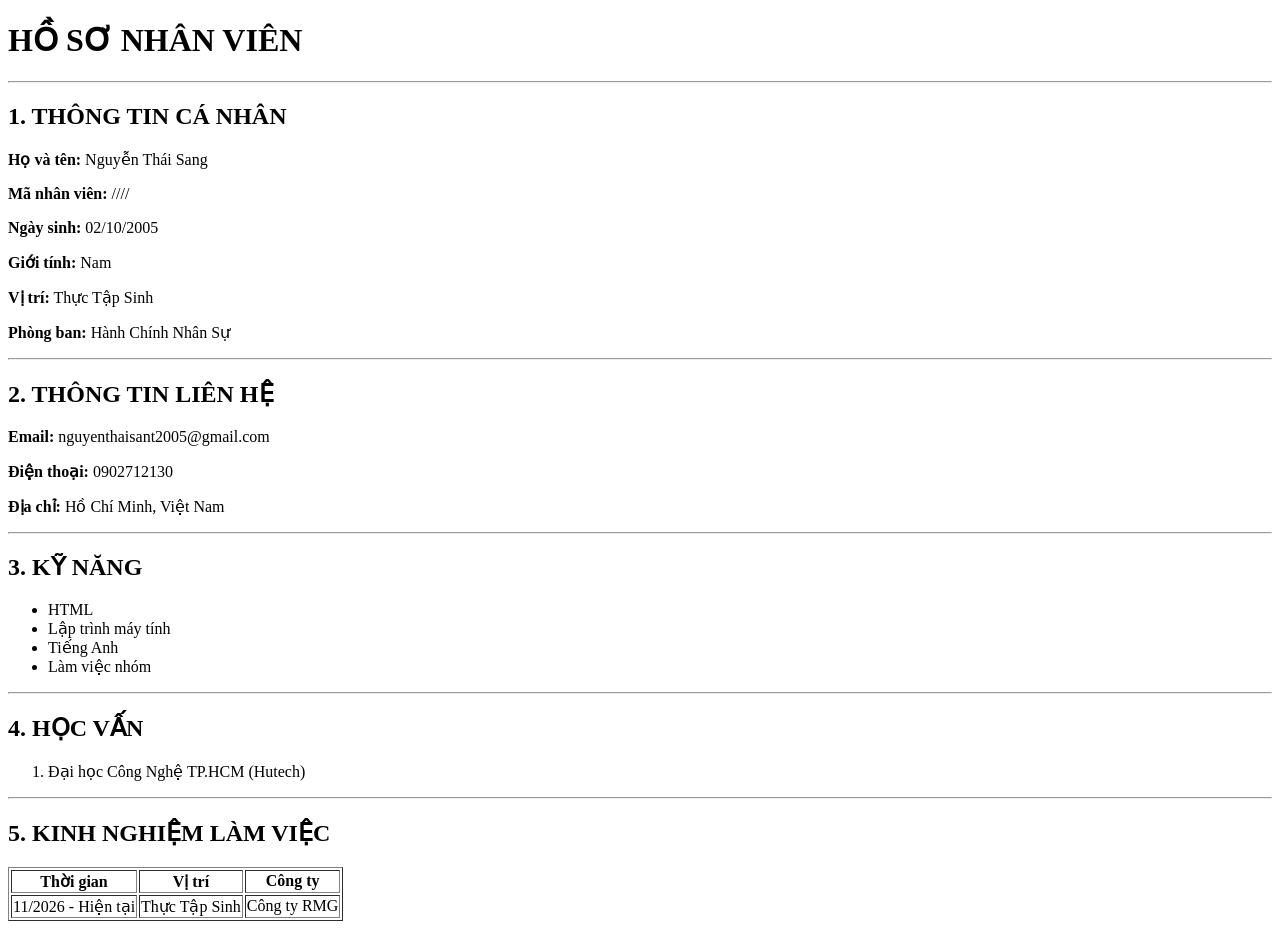
==== index.html @ 3c8b09b6 "18 11 2026 4:23PM" ====
<!DOCTYPE html>
<html>
<head>
    <meta charset="UTF-8">
    <title>Hồ Sơ Nhân Viên</title>
</head>
<body>

    <h1>HỒ SƠ NHÂN VIÊN</h1>
    <hr>

    <h2>1. THÔNG TIN CÁ NHÂN</h2>
    <p><b>Họ và tên:</b> Nguyễn Thái Sang</p>
    <p><b>Mã nhân viên:</b> ////</p>
    <p><b>Ngày sinh:</b> 02/10/2005</p>
    <p><b>Giới tính:</b> Nam</p>
    <p><b>Vị trí:</b> Thực Tập Sinh</p>
    <p><b>Phòng ban:</b> Hành Chính Nhân Sự</p>

    <hr>

    <h2>2. THÔNG TIN LIÊN HỆ</h2>
    <p><b>Email:</b> nguyenthaisant2005@gmail.com</p>
    <p><b>Điện thoại:</b> 0902712130</p>
    <p><b>Địa chỉ:</b> Hồ Chí Minh, Việt Nam</p>

    <hr>

    <h2>3. KỸ NĂNG</h2>
    <ul>
        <li>HTML</li>
        <li>Lập trình máy tính</li>
        <li>Tiếng Anh</li>
        <li>Làm việc nhóm</li>
    </ul>

    <hr>

    <h2>4. HỌC VẤN</h2>
    <ol>
        <li>Đại học Công Nghệ TP.HCM (Hutech)</li>
    </ol>

    <hr>

    <h2>5. KINH NGHIỆM LÀM VIỆC</h2>
    <table border="1">
        <tr>
            <th>Thời gian</th>
            <th>Vị trí</th>
            <th>Công ty</th>
        </tr>
        <tr>
            <td>11/2026 - Hiện tại</td>
            <td>Thực Tập Sinh</td>
            <td>Công ty RMG</td>
        </tr>
    </table>

</body>
</html>
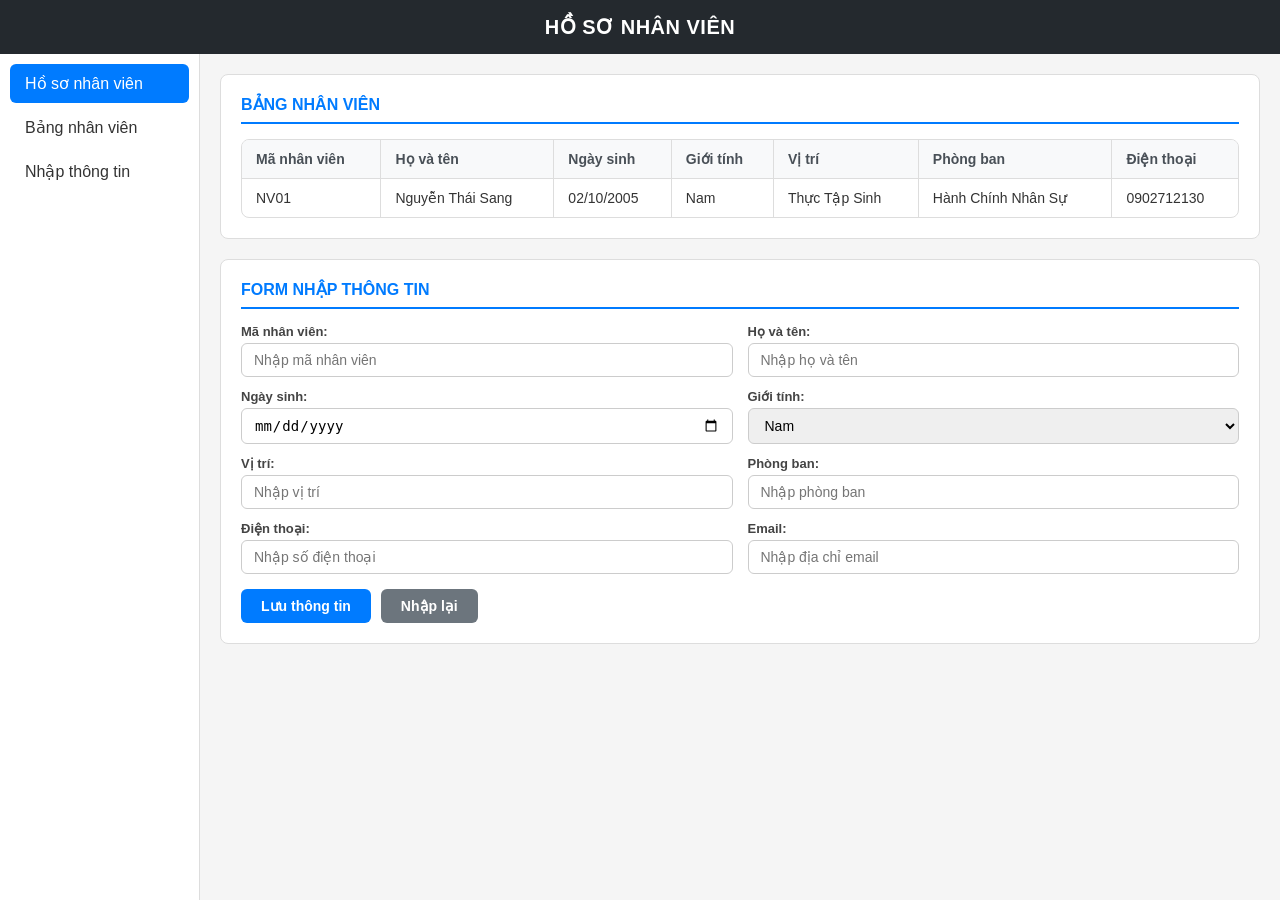
==== commit 77f57a30: "them css, Header, Sidebar, Main Content" ====
--- a/index.html
+++ b/index.html
@@ -1,61 +1,117 @@
 <!DOCTYPE html>
-<html>
+<html lang="vi">
 <head>
     <meta charset="UTF-8">
+    <meta name="viewport" content="width=device-width, initial-scale=1.0">
     <title>Hồ Sơ Nhân Viên</title>
+    <link rel="stylesheet" href="css/style.css">
 </head>
 <body>
 
-    <h1>HỒ SƠ NHÂN VIÊN</h1>
-    <hr>
+    <header>
+        <h1>HỒ SƠ NHÂN VIÊN</h1>
+    </header>
 
-    <h2>1. THÔNG TIN CÁ NHÂN</h2>
-    <p><b>Họ và tên:</b> Nguyễn Thái Sang</p>
-    <p><b>Mã nhân viên:</b> ////</p>
-    <p><b>Ngày sinh:</b> 02/10/2005</p>
-    <p><b>Giới tính:</b> Nam</p>
-    <p><b>Vị trí:</b> Thực Tập Sinh</p>
-    <p><b>Phòng ban:</b> Hành Chính Nhân Sự</p>
+    <div class="container">
+        <aside class="sidebar">
+            <ul>
+                <li><a href="#" class="active">Hồ sơ nhân viên</a></li>
+                <li><a href="#">Bảng nhân viên</a></li>
+                <li><a href="#">Nhập thông tin</a></li>
+            </ul>
+        </aside>
 
-    <hr>
+        <main class="main-content">
 
-    <h2>2. THÔNG TIN LIÊN HỆ</h2>
-    <p><b>Email:</b> nguyenthaisant2005@gmail.com</p>
-    <p><b>Điện thoại:</b> 0902712130</p>
-    <p><b>Địa chỉ:</b> Hồ Chí Minh, Việt Nam</p>
+            <section class="section">
+                <h2>BẢNG NHÂN VIÊN</h2>
+                <div class="table-responsive">
+                    <table>
+                        <thead>
+                            <tr>
+                                <th>Mã nhân viên</th>
+                                <th>Họ và tên</th>
+                                <th>Ngày sinh</th>
+                                <th>Giới tính</th>
+                                <th>Vị trí</th>
+                                <th>Phòng ban</th>
+                                <th>Điện thoại</th>
+                            </tr>
+                        </thead>
+                        <tbody>
+                            <tr>
+                                <td>NV01
+                                <td>Nguyễn Thái Sang
+                                <td>02/10/2005
+                                <td>Nam
+                                <td>Thực Tập Sinh
+                                <td>Hành Chính Nhân Sự
+                                <td>0902712130
+                            </tr>
+                        </tbody>
+                    </table>
+                </div>
+            </section>
 
-    <hr>
+            <section class="section">
+                <h2>FORM NHẬP THÔNG TIN</h2>
+                <form action="#" method="post">
+                    <div class="form-row">
+                        <div class="form-group">
+                            <label>Mã nhân viên:</label>
+                            <input type="text" placeholder="Nhập mã nhân viên">
+                        </div>
+                        <div class="form-group">
+                            <label>Họ và tên:</label>
+                            <input type="text" placeholder="Nhập họ và tên">
+                        </div>
+                    </div>
 
-    <h2>3. KỸ NĂNG</h2>
-    <ul>
-        <li>HTML</li>
-        <li>Lập trình máy tính</li>
-        <li>Tiếng Anh</li>
-        <li>Làm việc nhóm</li>
-    </ul>
+                    <div class="form-row">
+                        <div class="form-group">
+                            <label>Ngày sinh:</label>
+                            <input type="date">
+                        </div>
+                        <div class="form-group">
+                            <label>Giới tính:</label>
+                            <select>
+                                <option>Nam</option>
+                                <option>Nữ</option>
+                            </select>
+                        </div>
+                    </div>
 
-    <hr>
+                    <div class="form-row">
+                        <div class="form-group">
+                            <label>Vị trí:</label>
+                            <input type="text" placeholder="Nhập vị trí">
+                        </div>
+                        <div class="form-group">
+                            <label>Phòng ban:</label>
+                            <input type="text" placeholder="Nhập phòng ban">
+                        </div>
+                    </div>
 
-    <h2>4. HỌC VẤN</h2>
-    <ol>
-        <li>Đại học Công Nghệ TP.HCM (Hutech)</li>
-    </ol>
+                    <div class="form-row">
+                        <div class="form-group">
+                            <label>Điện thoại:</label>
+                            <input type="tel" placeholder="Nhập số điện thoại">
+                        </div>
+                        <div class="form-group">
+                            <label>Email:</label>
+                            <input type="email" placeholder="Nhập địa chỉ email">
+                        </div>
+                    </div>
 
-    <hr>
+                    <div class="form-actions">
+                        <button type="submit" class="btn btn-primary">Lưu thông tin</button>
+                        <button type="reset" class="btn btn-secondary">Nhập lại</button>
+                    </div>
+                </form>
+            </section>
 
-    <h2>5. KINH NGHIỆM LÀM VIỆC</h2>
-    <table border="1">
-        <tr>
-            <th>Thời gian</th>
-            <th>Vị trí</th>
-            <th>Công ty</th>
-        </tr>
-        <tr>
-            <td>11/2026 - Hiện tại</td>
-            <td>Thực Tập Sinh</td>
-            <td>Công ty RMG</td>
-        </tr>
-    </table>
+        </main>
+    </div>
 
 </body>
-</html>+</html>
--- a/css/style.css
+++ b/css/style.css
@@ -0,0 +1,224 @@
+* {
+    margin: 0;
+    padding: 0;
+    box-sizing: border-box;
+}
+
+body {
+    font-family: Arial, sans-serif;
+    color: #333;
+    background-color: #f5f5f5;
+}
+
+header {
+    background-color: #24292e;
+    color: #fff;
+    padding: 15px 20px;
+    text-align: center;
+}
+
+header h1 {
+    font-size: 20px;
+    letter-spacing: 0.5px;
+}
+
+.container {
+    display: flex;
+    min-height: calc(100vh - 54px);
+}
+
+.sidebar {
+    width: 200px;
+    background-color: #fff;
+    border-right: 1px solid #ddd;
+    padding: 10px;
+}
+
+.sidebar ul {
+    list-style: none;
+}
+
+.sidebar li {
+    margin-bottom: 5px;
+}
+
+.sidebar li a {
+    display: block;
+    padding: 10px 15px;
+    color: #333;
+    text-decoration: none;
+    border-radius: 6px;
+}
+
+.sidebar li a:hover,
+.sidebar li a.active {
+    background-color: #007bff;
+    color: #fff;
+}
+
+.main-content {
+    flex: 1;
+    padding: 20px;
+}
+
+.section {
+    background-color: #fff;
+    border: 1px solid #ddd;
+    border-radius: 8px;
+    padding: 20px;
+    margin-bottom: 20px;
+}
+
+.section h2 {
+    font-size: 16px;
+    color: #007bff;
+    border-bottom: 2px solid #007bff;
+    padding-bottom: 8px;
+    margin-bottom: 15px;
+}
+
+.table-responsive {
+    overflow-x: auto;
+    border: 1px solid #ddd;
+    border-radius: 8px;
+}
+
+table {
+    width: 100%;
+    border-collapse: collapse;
+}
+
+table th,
+table td {
+    border-bottom: 1px solid #ddd;
+    border-right: 1px solid #ddd;
+    padding: 11px 14px;
+    text-align: left;
+    font-size: 14px;
+}
+
+table th:last-child,
+table td:last-child {
+    border-right: none;
+}
+
+table tr:last-child td {
+    border-bottom: none;
+}
+
+table th {
+    background-color: #f8f9fa;
+    color: #495057;
+}
+
+table tr:hover {
+    background-color: #f1f7ff;
+}
+
+.form-row {
+    display: flex;
+    gap: 15px;
+    margin-bottom: 12px;
+}
+
+.form-group {
+    flex: 1;
+    display: flex;
+    flex-direction: column;
+}
+
+.form-group label {
+    font-size: 13px;
+    margin-bottom: 4px;
+    font-weight: bold;
+    color: #444;
+}
+
+.form-group input,
+.form-group select {
+    padding: 8px 12px;
+    border: 1px solid #ccc;
+    border-radius: 6px;
+    font-size: 14px;
+}
+
+.form-group input:focus,
+.form-group select:focus {
+    border-color: #007bff;
+    outline: none;
+}
+
+.form-actions {
+    display: flex;
+    gap: 10px;
+    margin-top: 15px;
+}
+
+.btn {
+    padding: 9px 20px;
+    border: none;
+    border-radius: 6px;
+    cursor: pointer;
+    font-size: 14px;
+    font-weight: bold;
+}
+
+.btn-primary {
+    background-color: #007bff;
+    color: #fff;
+}
+
+.btn-primary:hover {
+    background-color: #0056b3;
+}
+
+.btn-secondary {
+    background-color: #6c757d;
+    color: #fff;
+}
+
+.btn-secondary:hover {
+    background-color: #5a6268;
+}
+
+@media (max-width: 768px) {
+    .container {
+        flex-direction: column;
+    }
+
+    .sidebar {
+        width: 100%;
+        border-right: none;
+        border-bottom: 1px solid #ddd;
+        padding: 5px;
+    }
+
+    .sidebar ul {
+        display: flex;
+        gap: 5px;
+    }
+
+    .sidebar li {
+        flex: 1;
+        margin-bottom: 0;
+        text-align: center;
+    }
+
+    .sidebar li a {
+        padding: 8px 5px;
+        font-size: 13px;
+    }
+
+    .form-row {
+        flex-direction: column;
+        gap: 10px;
+    }
+
+    .form-actions {
+        flex-direction: column;
+    }
+
+    .btn {
+        width: 100%;
+    }
+}
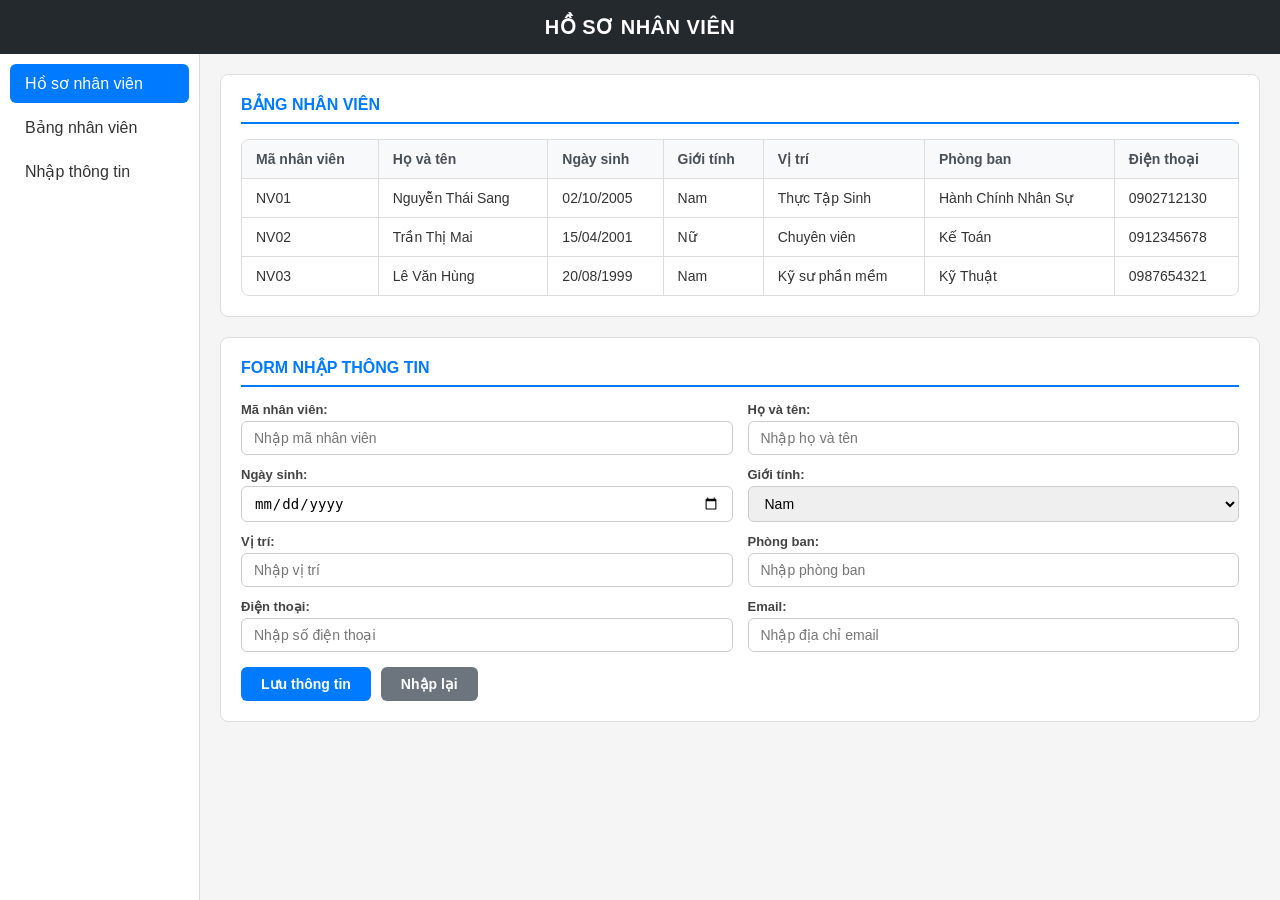
==== commit a68465da: "bo sung them ghi chu" ====
--- a/index.html
+++ b/index.html
@@ -8,11 +8,13 @@
 </head>
 <body>
 
+    <!-- Header -->
     <header>
         <h1>HỒ SƠ NHÂN VIÊN</h1>
     </header>
 
     <div class="container">
+        <!-- Sidebar -->
         <aside class="sidebar">
             <ul>
                 <li><a href="#" class="active">Hồ sơ nhân viên</a></li>
@@ -21,8 +23,10 @@
             </ul>
         </aside>
 
+        <!-- Main Content -->
         <main class="main-content">
 
+            <!-- Bảng nhân viên -->
             <section class="section">
                 <h2>BẢNG NHÂN VIÊN</h2>
                 <div class="table-responsive">
@@ -40,19 +44,38 @@
                         </thead>
                         <tbody>
                             <tr>
-                                <td>NV01
-                                <td>Nguyễn Thái Sang
-                                <td>02/10/2005
-                                <td>Nam
-                                <td>Thực Tập Sinh
-                                <td>Hành Chính Nhân Sự
-                                <td>0902712130
+                                <td>NV01</td>
+                                <td>Nguyễn Thái Sang</td>
+                                <td>02/10/2005</td>
+                                <td>Nam</td>
+                                <td>Thực Tập Sinh</td>
+                                <td>Hành Chính Nhân Sự</td>
+                                <td>0902712130</td>
+                            </tr>
+                            <tr>
+                                <td>NV02</td>
+                                <td>Trần Thị Mai</td>
+                                <td>15/04/2001</td>
+                                <td>Nữ</td>
+                                <td>Chuyên viên</td>
+                                <td>Kế Toán</td>
+                                <td>0912345678</td>
+                            </tr>
+                            <tr>
+                                <td>NV03</td>
+                                <td>Lê Văn Hùng</td>
+                                <td>20/08/1999</td>
+                                <td>Nam</td>
+                                <td>Kỹ sư phần mềm</td>
+                                <td>Kỹ Thuật</td>
+                                <td>0987654321</td>
                             </tr>
                         </tbody>
                     </table>
                 </div>
             </section>
 
+            <!-- Form nhập thông tin -->
             <section class="section">
                 <h2>FORM NHẬP THÔNG TIN</h2>
                 <form action="#" method="post">
--- a/css/style.css
+++ b/css/style.css
@@ -1,3 +1,4 @@
+/* Reset CSS */
 * {
     margin: 0;
     padding: 0;
@@ -10,6 +11,7 @@
     background-color: #f5f5f5;
 }
 
+/* Header */
 header {
     background-color: #24292e;
     color: #fff;
@@ -22,11 +24,13 @@
     letter-spacing: 0.5px;
 }
 
+/* Layout */
 .container {
     display: flex;
     min-height: calc(100vh - 54px);
 }
 
+/* Sidebar */
 .sidebar {
     width: 200px;
     background-color: #fff;
@@ -56,6 +60,7 @@
     color: #fff;
 }
 
+/* Main Content */
 .main-content {
     flex: 1;
     padding: 20px;
@@ -77,6 +82,7 @@
     margin-bottom: 15px;
 }
 
+/* Bảng nhân viên */
 .table-responsive {
     overflow-x: auto;
     border: 1px solid #ddd;
@@ -115,6 +121,7 @@
     background-color: #f1f7ff;
 }
 
+/* Form nhập thông tin */
 .form-row {
     display: flex;
     gap: 15px;
@@ -169,7 +176,7 @@
 }
 
 .btn-primary:hover {
-    background-color: #0056b3;
+    background-color: #004085;
 }
 
 .btn-secondary {
@@ -181,6 +188,7 @@
     background-color: #5a6268;
 }
 
+/* Responsive Mobile */
 @media (max-width: 768px) {
     .container {
         flex-direction: column;
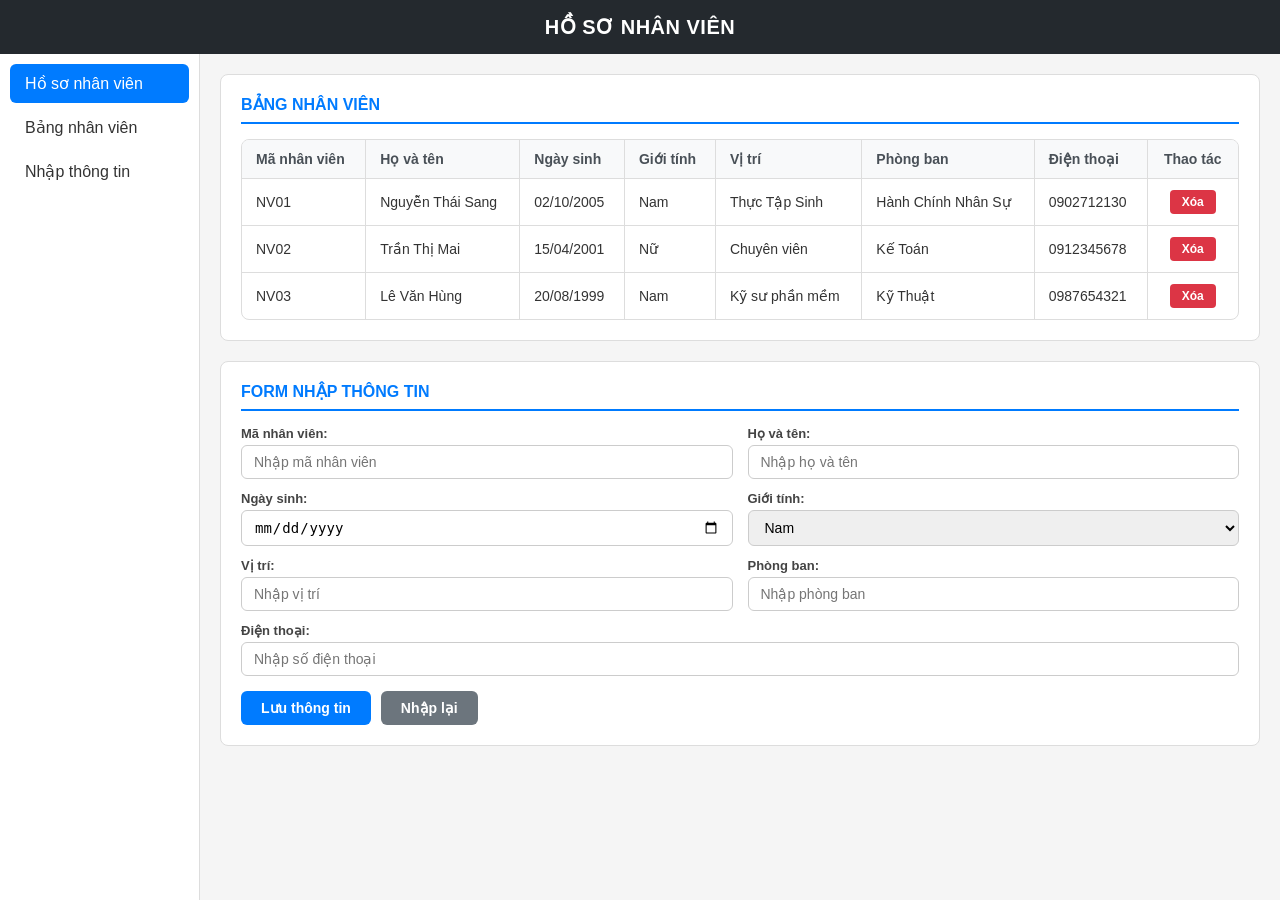
==== commit a9ae095f: "hoan thanh chuc nang javascript cho form va bang nhan vien" ====
--- a/index.html
+++ b/index.html
@@ -18,8 +18,8 @@
         <aside class="sidebar">
             <ul>
                 <li><a href="#" class="active">Hồ sơ nhân viên</a></li>
-                <li><a href="#">Bảng nhân viên</a></li>
-                <li><a href="#">Nhập thông tin</a></li>
+                <li><a href="#tableSection">Bảng nhân viên</a></li>
+                <li><a href="#formSection">Nhập thông tin</a></li>
             </ul>
         </aside>
 
@@ -27,7 +27,7 @@
         <main class="main-content">
 
             <!-- Bảng nhân viên -->
-            <section class="section">
+            <section class="section" id="tableSection">
                 <h2>BẢNG NHÂN VIÊN</h2>
                 <div class="table-responsive">
                     <table>
@@ -40,66 +40,39 @@
                                 <th>Vị trí</th>
                                 <th>Phòng ban</th>
                                 <th>Điện thoại</th>
+                                <th style="text-align: center;">Thao tác</th>
                             </tr>
                         </thead>
-                        <tbody>
-                            <tr>
-                                <td>NV01</td>
-                                <td>Nguyễn Thái Sang</td>
-                                <td>02/10/2005</td>
-                                <td>Nam</td>
-                                <td>Thực Tập Sinh</td>
-                                <td>Hành Chính Nhân Sự</td>
-                                <td>0902712130</td>
-                            </tr>
-                            <tr>
-                                <td>NV02</td>
-                                <td>Trần Thị Mai</td>
-                                <td>15/04/2001</td>
-                                <td>Nữ</td>
-                                <td>Chuyên viên</td>
-                                <td>Kế Toán</td>
-                                <td>0912345678</td>
-                            </tr>
-                            <tr>
-                                <td>NV03</td>
-                                <td>Lê Văn Hùng</td>
-                                <td>20/08/1999</td>
-                                <td>Nam</td>
-                                <td>Kỹ sư phần mềm</td>
-                                <td>Kỹ Thuật</td>
-                                <td>0987654321</td>
-                            </tr>
-                        </tbody>
+                        <tbody id="employeeTableBody"></tbody>
                     </table>
                 </div>
             </section>
 
             <!-- Form nhập thông tin -->
-            <section class="section">
+            <section class="section" id="formSection">
                 <h2>FORM NHẬP THÔNG TIN</h2>
-                <form action="#" method="post">
+                <form id="employeeForm">
                     <div class="form-row">
                         <div class="form-group">
                             <label>Mã nhân viên:</label>
-                            <input type="text" placeholder="Nhập mã nhân viên">
+                            <input type="text" id="manv" placeholder="Nhập mã nhân viên" required>
                         </div>
                         <div class="form-group">
                             <label>Họ và tên:</label>
-                            <input type="text" placeholder="Nhập họ và tên">
+                            <input type="text" id="hoten" placeholder="Nhập họ và tên" required>
                         </div>
                     </div>
 
                     <div class="form-row">
                         <div class="form-group">
                             <label>Ngày sinh:</label>
-                            <input type="date">
+                            <input type="date" id="ngaysinh">
                         </div>
                         <div class="form-group">
                             <label>Giới tính:</label>
-                            <select>
-                                <option>Nam</option>
-                                <option>Nữ</option>
+                            <select id="gioitinh">
+                                <option value="Nam">Nam</option>
+                                <option value="Nữ">Nữ</option>
                             </select>
                         </div>
                     </div>
@@ -107,22 +80,18 @@
                     <div class="form-row">
                         <div class="form-group">
                             <label>Vị trí:</label>
-                            <input type="text" placeholder="Nhập vị trí">
+                            <input type="text" id="vitri" placeholder="Nhập vị trí">
                         </div>
                         <div class="form-group">
                             <label>Phòng ban:</label>
-                            <input type="text" placeholder="Nhập phòng ban">
+                            <input type="text" id="phongban" placeholder="Nhập phòng ban">
                         </div>
                     </div>
 
                     <div class="form-row">
                         <div class="form-group">
                             <label>Điện thoại:</label>
-                            <input type="tel" placeholder="Nhập số điện thoại">
-                        </div>
-                        <div class="form-group">
-                            <label>Email:</label>
-                            <input type="email" placeholder="Nhập địa chỉ email">
+                            <input type="tel" id="dienthoai" placeholder="Nhập số điện thoại" required>
                         </div>
                     </div>
 
@@ -136,5 +105,7 @@
         </main>
     </div>
 
+    <!-- Javascript -->
+    <script src="js/main.js"></script>
 </body>
 </html>
--- a/css/style.css
+++ b/css/style.css
@@ -121,6 +121,21 @@
     background-color: #f1f7ff;
 }
 
+.btn-delete {
+    background-color: #dc3545;
+    color: #fff;
+    border: none;
+    padding: 5px 12px;
+    border-radius: 4px;
+    cursor: pointer;
+    font-size: 12px;
+    font-weight: bold;
+}
+
+.btn-delete:hover {
+    background-color: #c82333;
+}
+
 /* Form nhập thông tin */
 .form-row {
     display: flex;
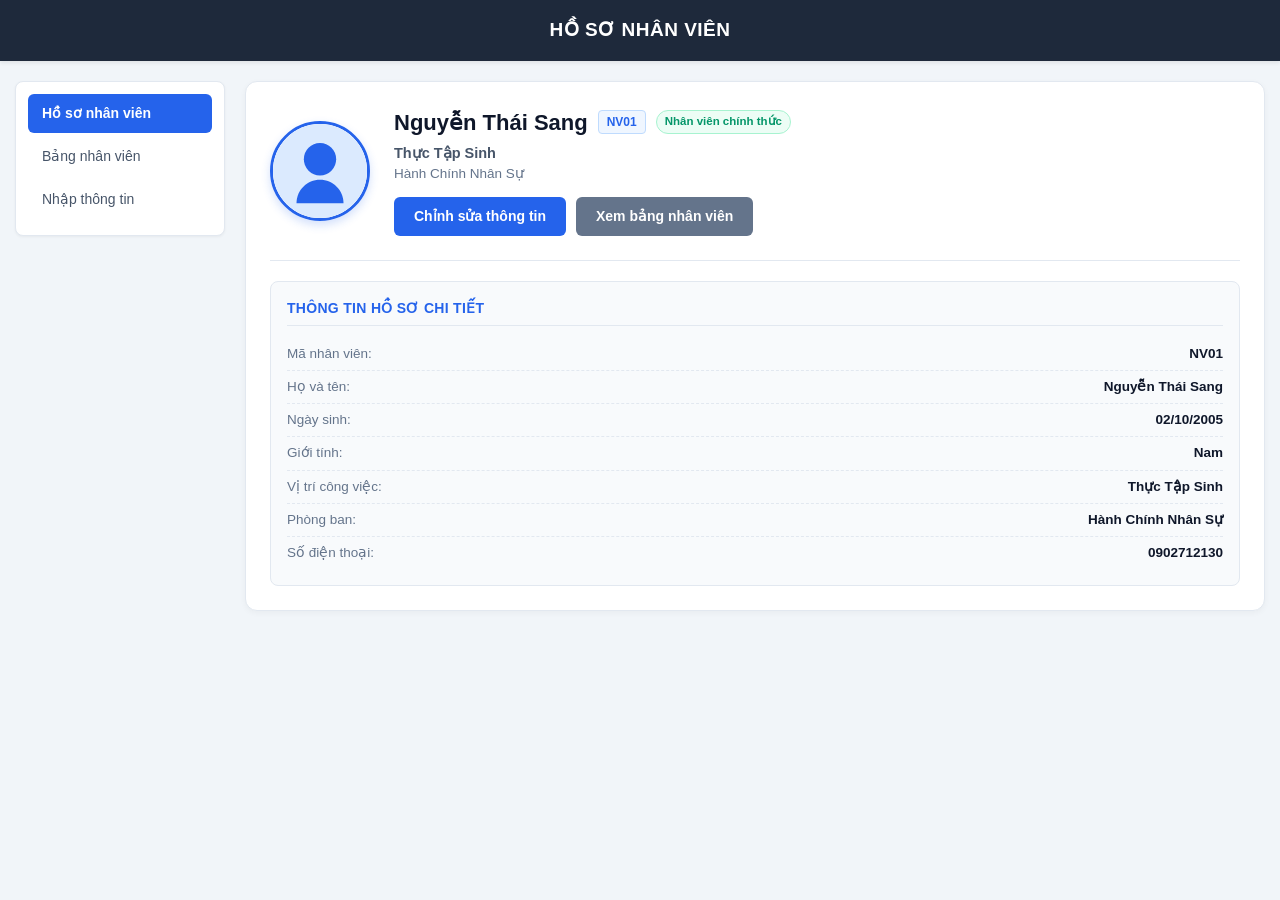
==== commit d542b12f: "them chu nang css va hieu ung" ====
--- a/index.html
+++ b/index.html
@@ -14,95 +14,93 @@
     </header>
 
     <div class="container">
-        <!-- Sidebar -->
+        <!-- Sidebar Menu -->
         <aside class="sidebar">
             <ul>
-                <li><a href="#" class="active">Hồ sơ nhân viên</a></li>
-                <li><a href="#tableSection">Bảng nhân viên</a></li>
-                <li><a href="#formSection">Nhập thông tin</a></li>
+                <li><a href="index.html" class="active">Hồ sơ nhân viên</a></li>
+                <li><a href="table.html">Bảng nhân viên</a></li>
+                <li><a href="form.html">Nhập thông tin</a></li>
             </ul>
         </aside>
 
         <!-- Main Content -->
         <main class="main-content">
-
-            <!-- Bảng nhân viên -->
-            <section class="section" id="tableSection">
-                <h2>BẢNG NHÂN VIÊN</h2>
-                <div class="table-responsive">
-                    <table>
-                        <thead>
-                            <tr>
-                                <th>Mã nhân viên</th>
-                                <th>Họ và tên</th>
-                                <th>Ngày sinh</th>
-                                <th>Giới tính</th>
-                                <th>Vị trí</th>
-                                <th>Phòng ban</th>
-                                <th>Điện thoại</th>
-                                <th style="text-align: center;">Thao tác</th>
-                            </tr>
-                        </thead>
-                        <tbody id="employeeTableBody"></tbody>
-                    </table>
-                </div>
-            </section>
-
-            <!-- Form nhập thông tin -->
-            <section class="section" id="formSection">
-                <h2>FORM NHẬP THÔNG TIN</h2>
-                <form id="employeeForm">
-                    <div class="form-row">
-                        <div class="form-group">
-                            <label>Mã nhân viên:</label>
-                            <input type="text" id="manv" placeholder="Nhập mã nhân viên" required>
-                        </div>
-                        <div class="form-group">
-                            <label>Họ và tên:</label>
-                            <input type="text" id="hoten" placeholder="Nhập họ và tên" required>
+            <div class="profile-detail-card">
+                <!-- Header của Hồ sơ -->
+                <div class="profile-detail-header">
+                    <div class="profile-detail-avatar-wrap">
+                        <img id="detailAvatar" src="" alt="Ảnh đại diện" class="profile-detail-avatar" title="Nhấn để phóng to ảnh">
+                        <div class="avatar-upload-overlay" id="changeAvatarBtn" title="Đổi ảnh đại diện">
+                            <span>Thay ảnh</span>
+                            <input type="file" id="profileFileInput" accept="image/jpeg,image/png,image/gif,image/webp" style="display: none;">
                         </div>
                     </div>
-
-                    <div class="form-row">
-                        <div class="form-group">
-                            <label>Ngày sinh:</label>
-                            <input type="date" id="ngaysinh">
+                    <div class="profile-detail-intro">
+                        <div class="profile-title-row">
+                            <h2 id="detailHoTen">Nguyễn Thái Sang</h2>
+                            <span class="profile-badge-code" id="detailMaNV">NV01</span>
+                            <span class="profile-badge-status">Nhân viên chính thức</span>
                         </div>
-                        <div class="form-group">
-                            <label>Giới tính:</label>
-                            <select id="gioitinh">
-                                <option value="Nam">Nam</option>
-                                <option value="Nữ">Nữ</option>
-                            </select>
+                        <p class="profile-detail-role" id="detailViTri">Thực Tập Sinh</p>
+                        <p class="profile-detail-dept" id="detailPhongBan">Hành Chính Nhân Sự</p>
+                        <div class="profile-header-actions">
+                            <a href="#" id="editProfileBtn" class="btn btn-primary btn-sm">Chỉnh sửa thông tin</a>
+                            <a href="table.html" class="btn btn-secondary btn-sm">Xem bảng nhân viên</a>
                         </div>
                     </div>
+                </div>
 
-                    <div class="form-row">
-                        <div class="form-group">
-                            <label>Vị trí:</label>
-                            <input type="text" id="vitri" placeholder="Nhập vị trí">
+                <!-- Thông báo cập nhật ảnh -->
+                <div id="profileImageMsg" class="file-note" style="margin-top: 8px; text-align: left; display: none;"></div>
+
+                <!-- Toàn bộ các thông tin khớp 100% với Form nhập liệu -->
+                <div class="profile-info-block full-width" style="margin-top: 20px;">
+                    <div class="block-title">
+                        <h3>THÔNG TIN HỒ SƠ CHI TIẾT</h3>
+                    </div>
+                    <div class="block-content">
+                        <div class="info-row">
+                            <span class="info-label">Mã nhân viên:</span>
+                            <span class="info-value" id="infoMaNV">NV01</span>
                         </div>
-                        <div class="form-group">
-                            <label>Phòng ban:</label>
-                            <input type="text" id="phongban" placeholder="Nhập phòng ban">
+                        <div class="info-row">
+                            <span class="info-label">Họ và tên:</span>
+                            <span class="info-value" id="infoHoTen">Nguyễn Thái Sang</span>
+                        </div>
+                        <div class="info-row">
+                            <span class="info-label">Ngày sinh:</span>
+                            <span class="info-value" id="infoNgaySinh">02/10/2005</span>
+                        </div>
+                        <div class="info-row">
+                            <span class="info-label">Giới tính:</span>
+                            <span class="info-value" id="infoGioiTinh">Nam</span>
+                        </div>
+                        <div class="info-row">
+                            <span class="info-label">Vị trí công việc:</span>
+                            <span class="info-value" id="infoViTri">Thực Tập Sinh</span>
+                        </div>
+                        <div class="info-row">
+                            <span class="info-label">Phòng ban:</span>
+                            <span class="info-value" id="infoPhongBan">Hành Chính Nhân Sự</span>
+                        </div>
+                        <div class="info-row">
+                            <span class="info-label">Số điện thoại:</span>
+                            <span class="info-value" id="infoDienThoai">0902712130</span>
                         </div>
                     </div>
+                </div>
+            </div>
+        </main>
+    </div>
 
-                    <div class="form-row">
-                        <div class="form-group">
-                            <label>Điện thoại:</label>
-                            <input type="tel" id="dienthoai" placeholder="Nhập số điện thoại" required>
-                        </div>
-                    </div>
-
-                    <div class="form-actions">
-                        <button type="submit" class="btn btn-primary">Lưu thông tin</button>
-                        <button type="reset" class="btn btn-secondary">Nhập lại</button>
-                    </div>
-                </form>
-            </section>
-
-        </main>
+    <!-- Modal xem ảnh lớn -->
+    <div id="imageModal" class="image-modal" style="display: none;">
+        <div class="modal-overlay" id="modalOverlay"></div>
+        <div class="modal-content">
+            <button type="button" class="modal-close" id="modalClose" aria-label="Đóng">&times;</button>
+            <img id="modalImg" src="" alt="Ảnh nhân viên">
+            <div id="modalCaption" class="modal-caption"></div>
+        </div>
     </div>
 
     <!-- Javascript -->
--- a/css/style.css
+++ b/css/style.css
@@ -6,36 +6,45 @@
 }
 
 body {
-    font-family: Arial, sans-serif;
-    color: #333;
-    background-color: #f5f5f5;
+    font-family: -apple-system, BlinkMacSystemFont, "Segoe UI", Roboto, Helvetica, Arial, sans-serif;
+    color: #1e293b;
+    background-color: #f1f5f9;
+    line-height: 1.5;
 }
 
 /* Header */
 header {
-    background-color: #24292e;
-    color: #fff;
-    padding: 15px 20px;
+    background-color: #1e293b;
+    color: #fff;
+    padding: 16px 20px;
     text-align: center;
+    box-shadow: 0 2px 4px rgba(0, 0, 0, 0.08);
 }
 
 header h1 {
-    font-size: 20px;
+    font-size: 19px;
+    font-weight: 700;
     letter-spacing: 0.5px;
 }
 
 /* Layout */
 .container {
     display: flex;
-    min-height: calc(100vh - 54px);
-}
-
-/* Sidebar */
+    max-width: 1300px;
+    margin: 20px auto;
+    padding: 0 15px;
+    gap: 20px;
+    align-items: flex-start;
+}
+
+/* Sidebar Menu */
 .sidebar {
-    width: 200px;
+    width: 210px;
     background-color: #fff;
-    border-right: 1px solid #ddd;
-    padding: 10px;
+    border: 1px solid #e2e8f0;
+    border-radius: 8px;
+    padding: 12px;
+    box-shadow: 0 1px 3px rgba(0, 0, 0, 0.05);
 }
 
 .sidebar ul {
@@ -43,50 +52,332 @@
 }
 
 .sidebar li {
-    margin-bottom: 5px;
+    margin-bottom: 4px;
 }
 
 .sidebar li a {
     display: block;
-    padding: 10px 15px;
-    color: #333;
+    padding: 9px 14px;
+    color: #475569;
     text-decoration: none;
     border-radius: 6px;
-}
-
-.sidebar li a:hover,
+    font-size: 14px;
+    font-weight: 500;
+    transition: background-color 0.2s, color 0.2s;
+}
+
+.sidebar li a:hover {
+    background-color: #f1f5f9;
+    color: #2563eb;
+}
+
 .sidebar li a.active {
-    background-color: #007bff;
-    color: #fff;
+    background-color: #2563eb;
+    color: #fff;
+    font-weight: 600;
 }
 
 /* Main Content */
 .main-content {
     flex: 1;
-    padding: 20px;
+    display: flex;
+    flex-direction: column;
+    gap: 20px;
+    min-width: 0;
 }
 
 .section {
     background-color: #fff;
-    border: 1px solid #ddd;
+    border: 1px solid #e2e8f0;
     border-radius: 8px;
     padding: 20px;
-    margin-bottom: 20px;
+    box-shadow: 0 1px 3px rgba(0, 0, 0, 0.05);
 }
 
 .section h2 {
     font-size: 16px;
-    color: #007bff;
-    border-bottom: 2px solid #007bff;
+    font-weight: 700;
+    color: #2563eb;
+    border-bottom: 2px solid #2563eb;
     padding-bottom: 8px;
-    margin-bottom: 15px;
-}
-
-/* Bảng nhân viên */
+    margin-bottom: 16px;
+}
+
+/* Toolbar trong Section */
+.section-toolbar {
+    display: flex;
+    justify-content: space-between;
+    align-items: center;
+    margin-bottom: 16px;
+    flex-wrap: wrap;
+    gap: 10px;
+}
+
+.section-toolbar h2 {
+    margin-bottom: 0;
+    border-bottom: none;
+    padding-bottom: 0;
+}
+
+.btn-sm {
+    padding: 6px 14px;
+    font-size: 13px;
+    border-radius: 6px;
+    text-decoration: none;
+    display: inline-block;
+}
+
+/* ==========================================================================
+   TRANG PROFILE CHI TIẾT (index.html)
+   ========================================================================== */
+.profile-detail-card {
+    background-color: #fff;
+    border: 1px solid #e2e8f0;
+    border-radius: 12px;
+    padding: 24px;
+    box-shadow: 0 2px 6px rgba(0, 0, 0, 0.04);
+}
+
+.profile-detail-header {
+    display: flex;
+    align-items: center;
+    gap: 24px;
+    padding-bottom: 24px;
+    border-bottom: 1px solid #e2e8f0;
+}
+
+.profile-detail-avatar-wrap {
+    position: relative;
+    width: 100px;
+    height: 100px;
+    border-radius: 50%;
+    overflow: hidden;
+    border: 3px solid #2563eb;
+    box-shadow: 0 4px 10px rgba(37, 99, 235, 0.2);
+    cursor: pointer;
+    flex-shrink: 0;
+}
+
+.profile-detail-avatar {
+    width: 100%;
+    height: 100%;
+    object-fit: cover;
+    background-color: #f1f5f9;
+    transition: transform 0.3s;
+}
+
+.profile-detail-avatar-wrap:hover .profile-detail-avatar {
+    transform: scale(1.08);
+}
+
+.avatar-upload-overlay {
+    position: absolute;
+    bottom: 0;
+    left: 0;
+    width: 100%;
+    background: rgba(15, 23, 42, 0.7);
+    color: #fff;
+    font-size: 11px;
+    font-weight: 600;
+    text-align: center;
+    padding: 3px 0;
+    opacity: 0;
+    transition: opacity 0.2s;
+}
+
+.profile-detail-avatar-wrap:hover .avatar-upload-overlay {
+    opacity: 1;
+}
+
+.profile-detail-intro {
+    flex: 1;
+}
+
+.profile-title-row {
+    display: flex;
+    align-items: center;
+    gap: 10px;
+    flex-wrap: wrap;
+    margin-bottom: 4px;
+}
+
+.profile-title-row h2 {
+    font-size: 22px;
+    font-weight: 700;
+    color: #0f172a;
+}
+
+.profile-badge-code {
+    background-color: #eff6ff;
+    color: #2563eb;
+    border: 1px solid #bfdbfe;
+    font-size: 12px;
+    font-weight: 700;
+    padding: 2px 8px;
+    border-radius: 4px;
+}
+
+.profile-badge-status {
+    background-color: #ecfdf5;
+    color: #059669;
+    border: 1px solid #a7f3d0;
+    font-size: 11.5px;
+    font-weight: 600;
+    padding: 2px 8px;
+    border-radius: 999px;
+}
+
+.profile-detail-role {
+    font-size: 14.5px;
+    font-weight: 600;
+    color: #475569;
+}
+
+.profile-detail-dept {
+    font-size: 13.5px;
+    color: #64748b;
+    margin-bottom: 12px;
+}
+
+.profile-header-actions {
+    display: flex;
+    gap: 10px;
+}
+
+/* Lưới các khối thông tin */
+.profile-sections-grid {
+    display: grid;
+    grid-template-columns: repeat(2, 1fr);
+    gap: 20px;
+    margin-top: 24px;
+}
+
+.profile-info-block {
+    background: #f8fafc;
+    border: 1px solid #e2e8f0;
+    border-radius: 8px;
+    padding: 16px;
+    transition: transform 0.2s, box-shadow 0.2s;
+}
+
+.profile-info-block:hover {
+    transform: translateY(-2px);
+    box-shadow: 0 4px 10px rgba(0, 0, 0, 0.05);
+}
+
+.profile-info-block.full-width {
+    grid-column: 1 / -1;
+}
+
+.block-title h3 {
+    font-size: 14px;
+    font-weight: 700;
+    color: #2563eb;
+    margin-bottom: 12px;
+    padding-bottom: 6px;
+    border-bottom: 1px solid #e2e8f0;
+    letter-spacing: 0.3px;
+}
+
+.info-row {
+    display: flex;
+    justify-content: space-between;
+    padding: 6px 0;
+    font-size: 13.5px;
+    border-bottom: 1px dashed #e2e8f0;
+}
+
+.info-row:last-child {
+    border-bottom: none;
+}
+
+.info-label {
+    color: #64748b;
+    font-weight: 500;
+}
+
+.info-value {
+    color: #0f172a;
+    font-weight: 600;
+}
+
+/* Kỹ năng tags */
+.skill-tags {
+    display: flex;
+    flex-wrap: wrap;
+    gap: 8px;
+}
+
+.skill-tag {
+    background-color: #eff6ff;
+    color: #1d4ed8;
+    border: 1px solid #bfdbfe;
+    font-size: 12.5px;
+    font-weight: 600;
+    padding: 4px 12px;
+    border-radius: 999px;
+    transition: background-color 0.2s;
+}
+
+.skill-tag:hover {
+    background-color: #dbeafe;
+}
+
+/* Học vấn timeline */
+.timeline-item {
+    display: flex;
+    gap: 12px;
+    align-items: flex-start;
+}
+
+.timeline-dot {
+    width: 10px;
+    height: 10px;
+    background-color: #2563eb;
+    border-radius: 50%;
+    margin-top: 5px;
+    flex-shrink: 0;
+}
+
+.timeline-content strong {
+    font-size: 13.5px;
+    color: #0f172a;
+    display: block;
+}
+
+.timeline-content p {
+    font-size: 12.5px;
+    color: #64748b;
+    margin-top: 2px;
+}
+
+/* Bảng kinh nghiệm */
+.experience-table {
+    width: 100%;
+    border-collapse: collapse;
+}
+
+.experience-table th,
+.experience-table td {
+    padding: 10px 12px;
+    text-align: left;
+    font-size: 13px;
+    border-bottom: 1px solid #e2e8f0;
+}
+
+.experience-table th {
+    background-color: #edf2f7;
+    color: #475569;
+    font-weight: 600;
+}
+
+/* ==========================================================================
+   BẢNG NHÂN VIÊN & FORM
+   ========================================================================== */
 .table-responsive {
     overflow-x: auto;
-    border: 1px solid #ddd;
-    border-radius: 8px;
+    border: 1px solid #e2e8f0;
+    border-radius: 6px;
 }
 
 table {
@@ -96,11 +387,12 @@
 
 table th,
 table td {
-    border-bottom: 1px solid #ddd;
-    border-right: 1px solid #ddd;
-    padding: 11px 14px;
+    border-bottom: 1px solid #e2e8f0;
+    border-right: 1px solid #e2e8f0;
+    padding: 10px 12px;
     text-align: left;
-    font-size: 14px;
+    font-size: 13.5px;
+    vertical-align: middle;
 }
 
 table th:last-child,
@@ -113,33 +405,80 @@
 }
 
 table th {
-    background-color: #f8f9fa;
-    color: #495057;
-}
-
-table tr:hover {
-    background-color: #f1f7ff;
-}
-
-.btn-delete {
-    background-color: #dc3545;
-    color: #fff;
+    background-color: #f8fafc;
+    color: #475569;
+    font-weight: 600;
+    white-space: nowrap;
+}
+
+table tbody tr:hover {
+    background-color: #f8fafc;
+}
+
+/* Avatar trên bảng */
+.table-avatar-cell {
+    text-align: center;
+    vertical-align: middle;
+    width: 65px;
+    padding: 6px !important;
+}
+
+.emp-avatar {
+    width: 40px !important;
+    height: 40px !important;
+    min-width: 40px;
+    max-width: 40px;
+    min-height: 40px;
+    max-height: 40px;
+    border-radius: 50%;
+    object-fit: cover;
+    border: 1.5px solid #cbd5e1;
+    display: block;
+    margin: 0 auto;
+    cursor: pointer;
+    background-color: #f1f5f9;
+    transition: transform 0.2s, border-color 0.2s;
+}
+
+.emp-avatar:hover {
+    transform: scale(1.15);
+    border-color: #2563eb;
+}
+
+/* Nút thao tác trên bảng (Sửa & Xóa) */
+.btn-action {
     border: none;
     padding: 5px 12px;
     border-radius: 4px;
     cursor: pointer;
     font-size: 12px;
-    font-weight: bold;
+    font-weight: 600;
+    transition: background-color 0.2s;
+}
+
+.btn-edit {
+    background-color: #f59e0b;
+    color: #fff;
+    margin-right: 4px;
+}
+
+.btn-edit:hover {
+    background-color: #d97706;
+}
+
+.btn-delete {
+    background-color: #ef4444;
+    color: #fff;
 }
 
 .btn-delete:hover {
-    background-color: #c82333;
+    background-color: #dc2626;
 }
 
 /* Form nhập thông tin */
 .form-row {
     display: flex;
-    gap: 15px;
+    gap: 16px;
     margin-bottom: 12px;
 }
 
@@ -151,29 +490,132 @@
 
 .form-group label {
     font-size: 13px;
-    margin-bottom: 4px;
-    font-weight: bold;
-    color: #444;
+    margin-bottom: 5px;
+    font-weight: 600;
+    color: #334155;
+}
+
+.required {
+    color: #ef4444;
 }
 
 .form-group input,
 .form-group select {
     padding: 8px 12px;
-    border: 1px solid #ccc;
+    border: 1px solid #cbd5e1;
     border-radius: 6px;
     font-size: 14px;
+    color: #1e293b;
+    height: 38px;
+    transition: border-color 0.2s;
 }
 
 .form-group input:focus,
 .form-group select:focus {
-    border-color: #007bff;
+    border-color: #2563eb;
     outline: none;
 }
 
+.form-group input[type="file"] {
+    padding: 5px 8px;
+    cursor: pointer;
+    background-color: #f8fafc;
+    line-height: 24px;
+}
+
+.input-readonly {
+    background-color: #f1f5f9 !important;
+    cursor: not-allowed !important;
+    color: #64748b !important;
+}
+
+.form-hint {
+    font-size: 11px;
+    color: #ea580c;
+    margin-top: 3px;
+}
+
+.file-note {
+    font-size: 11px;
+    color: #64748b;
+    margin-top: 4px;
+}
+
+.file-error {
+    color: #b91c1c;
+    background-color: #fee2e2;
+    border: 1px solid #fecaca;
+    border-radius: 4px;
+    padding: 6px 10px;
+    margin-top: 6px;
+    font-size: 12px;
+    display: none;
+}
+
+/* Khung xem trước ảnh */
+.preview-container {
+    display: flex;
+    align-items: center;
+    gap: 12px;
+    padding: 10px;
+    background-color: #f8fafc;
+    border: 1px dashed #2563eb;
+    border-radius: 6px;
+    margin-bottom: 12px;
+}
+
+.preview-container img {
+    width: 54px;
+    height: 54px;
+    object-fit: cover;
+    border-radius: 4px;
+    border: 1px solid #cbd5e1;
+}
+
+.preview-details {
+    display: flex;
+    flex-direction: column;
+    gap: 3px;
+}
+
+.preview-name {
+    font-size: 13px;
+    font-weight: 600;
+    color: #1e293b;
+    max-width: 250px;
+    overflow: hidden;
+    text-overflow: ellipsis;
+    white-space: nowrap;
+}
+
+.preview-size {
+    font-size: 11.5px;
+    color: #64748b;
+}
+
+.btn-remove-image {
+    background-color: #fee2e2;
+    color: #b91c1c;
+    border: 1px solid #fecaca;
+    border-radius: 4px;
+    padding: 3px 8px;
+    font-size: 11px;
+    cursor: pointer;
+    font-weight: 600;
+    width: fit-content;
+    margin-top: 2px;
+    transition: background-color 0.2s;
+}
+
+.btn-remove-image:hover {
+    background-color: #fca5a5;
+}
+
+/* Nút bấm Form */
 .form-actions {
     display: flex;
     gap: 10px;
-    margin-top: 15px;
+    margin-top: 14px;
 }
 
 .btn {
@@ -182,25 +624,108 @@
     border-radius: 6px;
     cursor: pointer;
     font-size: 14px;
-    font-weight: bold;
+    font-weight: 600;
+    transition: background-color 0.2s;
 }
 
 .btn-primary {
-    background-color: #007bff;
+    background-color: #2563eb;
     color: #fff;
 }
 
 .btn-primary:hover {
-    background-color: #004085;
+    background-color: #1d4ed8;
+}
+
+.btn-warning {
+    background-color: #f59e0b;
+    color: #fff;
+}
+
+.btn-warning:hover {
+    background-color: #d97706;
 }
 
 .btn-secondary {
-    background-color: #6c757d;
+    background-color: #64748b;
     color: #fff;
 }
 
 .btn-secondary:hover {
-    background-color: #5a6268;
+    background-color: #475569;
+}
+
+/* Modal xem ảnh lớn */
+.image-modal {
+    position: fixed;
+    top: 0;
+    left: 0;
+    width: 100vw;
+    height: 100vh;
+    display: flex;
+    justify-content: center;
+    align-items: center;
+    z-index: 1000;
+}
+
+.modal-overlay {
+    position: absolute;
+    top: 0;
+    left: 0;
+    width: 100%;
+    height: 100%;
+    background: rgba(15, 23, 42, 0.7);
+}
+
+.modal-content {
+    position: relative;
+    background: #fff;
+    border-radius: 8px;
+    padding: 16px;
+    max-width: 90vw;
+    max-height: 90vh;
+    box-shadow: 0 10px 25px rgba(0, 0, 0, 0.25);
+    display: flex;
+    flex-direction: column;
+    align-items: center;
+    z-index: 1001;
+}
+
+.modal-content img {
+    max-width: 100%;
+    max-height: 70vh;
+    object-fit: contain;
+    border-radius: 4px;
+}
+
+.modal-caption {
+    margin-top: 10px;
+    font-size: 14px;
+    font-weight: 600;
+    color: #1e293b;
+    text-align: center;
+}
+
+.modal-close {
+    position: absolute;
+    top: -12px;
+    right: -12px;
+    background: #ef4444;
+    color: #fff;
+    border: 2px solid #fff;
+    border-radius: 50%;
+    width: 30px;
+    height: 30px;
+    font-size: 18px;
+    line-height: 1;
+    cursor: pointer;
+    display: flex;
+    justify-content: center;
+    align-items: center;
+}
+
+.modal-close:hover {
+    background: #dc2626;
 }
 
 /* Responsive Mobile */
@@ -211,14 +736,12 @@
 
     .sidebar {
         width: 100%;
-        border-right: none;
-        border-bottom: 1px solid #ddd;
-        padding: 5px;
+        padding: 8px;
     }
 
     .sidebar ul {
         display: flex;
-        gap: 5px;
+        gap: 6px;
     }
 
     .sidebar li {
@@ -228,8 +751,25 @@
     }
 
     .sidebar li a {
-        padding: 8px 5px;
+        padding: 8px 4px;
         font-size: 13px;
+    }
+
+    .profile-detail-header {
+        flex-direction: column;
+        text-align: center;
+    }
+
+    .profile-title-row {
+        justify-content: center;
+    }
+
+    .profile-header-actions {
+        justify-content: center;
+    }
+
+    .profile-sections-grid {
+        grid-template-columns: 1fr;
     }
 
     .form-row {
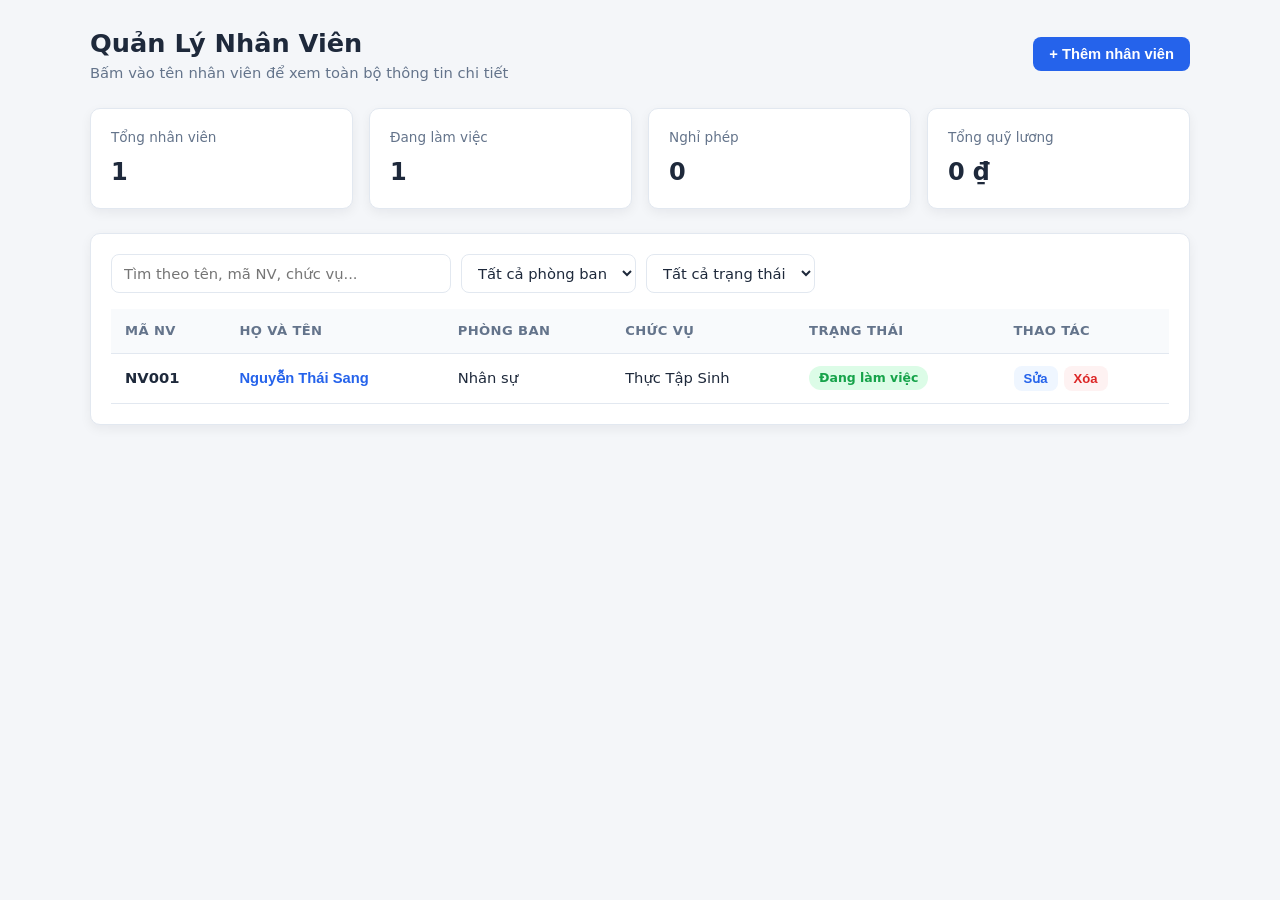
==== commit 1a12b518: "quan ly nhan vien bang html thuan" ====
--- a/index.html
+++ b/index.html
@@ -1,109 +1,942 @@
 <!DOCTYPE html>
 <html lang="vi">
 <head>
-    <meta charset="UTF-8">
-    <meta name="viewport" content="width=device-width, initial-scale=1.0">
-    <title>Hồ Sơ Nhân Viên</title>
-    <link rel="stylesheet" href="css/style.css">
+  <meta charset="UTF-8" />
+  <meta name="viewport" content="width=device-width, initial-scale=1.0" />
+  <title>Quản Lý Nhân Viên</title>
+  <style>
+    /* Bien mau sac va giao dien chung */
+    :root {
+      --bg: #f4f6f9;
+      --surface: #ffffff;
+      --text: #1e293b;
+      --muted: #64748b;
+      --border: #e2e8f0;
+      --primary: #2563eb;
+      --primary-hover: #1d4ed8;
+      --danger: #dc2626;
+      --success: #16a34a;
+      --warning: #d97706;
+      --radius: 10px;
+      --shadow: 0 4px 12px rgba(15, 23, 42, 0.06);
+    }
+
+    * {
+      box-sizing: border-box;
+      margin: 0;
+      padding: 0;
+    }
+
+    body {
+      font-family: system-ui, -apple-system, "Segoe UI", Roboto, sans-serif;
+      background: var(--bg);
+      color: var(--text);
+      line-height: 1.5;
+      padding: 24px 16px;
+    }
+
+    .container {
+      max-width: 1100px;
+      margin: 0 auto;
+    }
+
+    header {
+      display: flex;
+      flex-wrap: wrap;
+      justify-content: space-between;
+      align-items: center;
+      gap: 16px;
+      margin-bottom: 24px;
+    }
+
+    header h1 {
+      font-size: 1.6rem;
+      font-weight: 700;
+    }
+
+    header p {
+      color: var(--muted);
+      font-size: 0.92rem;
+    }
+
+    .stats {
+      display: grid;
+      grid-template-columns: repeat(auto-fit, minmax(180px, 1fr));
+      gap: 16px;
+      margin-bottom: 24px;
+    }
+
+    .stat-card {
+      background: var(--surface);
+      padding: 18px 20px;
+      border-radius: var(--radius);
+      border: 1px solid var(--border);
+      box-shadow: var(--shadow);
+    }
+
+    .stat-card .label {
+      font-size: 0.85rem;
+      color: var(--muted);
+      margin-bottom: 6px;
+    }
+
+    .stat-card .value {
+      font-size: 1.5rem;
+      font-weight: 700;
+    }
+
+    .card {
+      background: var(--surface);
+      border-radius: var(--radius);
+      border: 1px solid var(--border);
+      box-shadow: var(--shadow);
+      padding: 20px;
+      margin-bottom: 24px;
+    }
+
+    .toolbar {
+      display: flex;
+      flex-wrap: wrap;
+      gap: 12px;
+      justify-content: space-between;
+      align-items: center;
+      margin-bottom: 16px;
+    }
+
+    .filters {
+      display: flex;
+      flex-wrap: wrap;
+      gap: 10px;
+      flex: 1;
+    }
+
+    input[type="text"],
+    input[type="email"],
+    input[type="tel"],
+    input[type="number"],
+    input[type="date"],
+    select,
+    textarea {
+      padding: 9px 12px;
+      border: 1px solid var(--border);
+      border-radius: 8px;
+      font-size: 0.92rem;
+      font-family: inherit;
+      color: var(--text);
+      background: #fff;
+      outline: none;
+      transition: border-color 0.15s;
+    }
+
+    input:focus,
+    select:focus,
+    textarea:focus {
+      border-color: var(--primary);
+    }
+
+    .search-input {
+      min-width: 240px;
+      flex: 1;
+      max-width: 340px;
+    }
+
+    button {
+      padding: 9px 16px;
+      border: none;
+      border-radius: 8px;
+      font-size: 0.92rem;
+      font-weight: 600;
+      cursor: pointer;
+      transition: background 0.15s, opacity 0.15s;
+    }
+
+    .btn-primary {
+      background: var(--primary);
+      color: #fff;
+    }
+
+    .btn-primary:hover {
+      background: var(--primary-hover);
+    }
+
+    .btn-secondary {
+      background: #e2e8f0;
+      color: var(--text);
+    }
+
+    .btn-secondary:hover {
+      background: #cbd5e1;
+    }
+
+    .btn-sm {
+      padding: 5px 10px;
+      font-size: 0.82rem;
+    }
+
+    .btn-edit {
+      background: #eff6ff;
+      color: var(--primary);
+    }
+
+    .btn-edit:hover {
+      background: #dbeafe;
+    }
+
+    .btn-delete {
+      background: #fef2f2;
+      color: var(--danger);
+    }
+
+    .btn-delete:hover {
+      background: #fee2e2;
+    }
+
+    .name-link {
+      background: none;
+      border: none;
+      padding: 0;
+      color: var(--primary);
+      font-weight: 600;
+      font-size: 0.92rem;
+      cursor: pointer;
+      text-align: left;
+    }
+
+    .name-link:hover {
+      text-decoration: underline;
+    }
+
+    .table-wrap {
+      overflow-x: auto;
+    }
+
+    table {
+      width: 100%;
+      border-collapse: collapse;
+      text-align: left;
+      font-size: 0.92rem;
+    }
+
+    th,
+    td {
+      padding: 12px 14px;
+      border-bottom: 1px solid var(--border);
+      white-space: nowrap;
+    }
+
+    th {
+      background: #f8fafc;
+      color: var(--muted);
+      font-weight: 600;
+      font-size: 0.82rem;
+      text-transform: uppercase;
+      letter-spacing: 0.03em;
+    }
+
+    tbody tr:hover {
+      background: #f8fafc;
+    }
+
+    .badge {
+      display: inline-block;
+      padding: 3px 10px;
+      border-radius: 999px;
+      font-size: 0.78rem;
+      font-weight: 600;
+    }
+
+    .badge-active {
+      background: #dcfce7;
+      color: var(--success);
+    }
+
+    .badge-leave {
+      background: #fef3c7;
+      color: var(--warning);
+    }
+
+    .badge-resigned {
+      background: #fee2e2;
+      color: var(--danger);
+    }
+
+    .actions {
+      display: flex;
+      gap: 6px;
+    }
+
+    .empty-state {
+      text-align: center;
+      padding: 36px 16px;
+      color: var(--muted);
+    }
+
+    /* Modal */
+    .modal-backdrop {
+      position: fixed;
+      inset: 0;
+      background: rgba(15, 23, 42, 0.45);
+      display: none;
+      align-items: center;
+      justify-content: center;
+      padding: 16px;
+      z-index: 100;
+    }
+
+    .modal-backdrop.open {
+      display: flex;
+    }
+
+    .modal {
+      background: var(--surface);
+      border-radius: var(--radius);
+      width: 100%;
+      max-width: 620px;
+      max-height: 90vh;
+      overflow-y: auto;
+      padding: 24px;
+      box-shadow: 0 20px 40px rgba(15, 23, 42, 0.2);
+    }
+
+    .modal-header {
+      display: flex;
+      justify-content: space-between;
+      align-items: center;
+      margin-bottom: 18px;
+      padding-bottom: 12px;
+      border-bottom: 1px solid var(--border);
+    }
+
+    .modal-header h2 {
+      font-size: 1.2rem;
+    }
+
+    .close-btn {
+      background: transparent;
+      color: var(--muted);
+      font-size: 1.4rem;
+      padding: 4px 8px;
+      line-height: 1;
+    }
+
+    .form-grid {
+      display: grid;
+      grid-template-columns: 1fr 1fr;
+      gap: 14px;
+    }
+
+    .form-group {
+      display: flex;
+      flex-direction: column;
+      gap: 5px;
+    }
+
+    .form-group.full {
+      grid-column: 1 / -1;
+    }
+
+    .form-group label {
+      font-size: 0.85rem;
+      font-weight: 600;
+      color: var(--text);
+    }
+
+    .modal-footer {
+      display: flex;
+      justify-content: flex-end;
+      gap: 10px;
+      margin-top: 20px;
+      padding-top: 14px;
+      border-top: 1px solid var(--border);
+    }
+
+    /* Detail Modal */
+    .detail-section {
+      margin-bottom: 18px;
+    }
+
+    .detail-section h3 {
+      font-size: 0.85rem;
+      text-transform: uppercase;
+      letter-spacing: 0.04em;
+      color: var(--muted);
+      margin-bottom: 10px;
+    }
+
+    .detail-grid {
+      display: grid;
+      grid-template-columns: 1fr 1fr;
+      gap: 12px 16px;
+      background: #f8fafc;
+      padding: 14px;
+      border-radius: 8px;
+      border: 1px solid var(--border);
+    }
+
+    .detail-item .d-label {
+      font-size: 0.78rem;
+      color: var(--muted);
+    }
+
+    .detail-item .d-value {
+      font-size: 0.94rem;
+      font-weight: 600;
+      margin-top: 2px;
+    }
+
+    .detail-item.full {
+      grid-column: 1 / -1;
+    }
+
+    @media (max-width: 600px) {
+      .form-grid,
+      .detail-grid {
+        grid-template-columns: 1fr;
+      }
+    }
+  </style>
 </head>
 <body>
-
-    <!-- Header -->
+  <div class="container">
     <header>
-        <h1>HỒ SƠ NHÂN VIÊN</h1>
+      <div>
+        <h1>Quản Lý Nhân Viên</h1>
+        <p>Bấm vào tên nhân viên để xem toàn bộ thông tin chi tiết</p>
+      </div>
+      <button class="btn-primary" id="openAddModalBtn">+ Thêm nhân viên</button>
     </header>
 
-    <div class="container">
-        <!-- Sidebar Menu -->
-        <aside class="sidebar">
-            <ul>
-                <li><a href="index.html" class="active">Hồ sơ nhân viên</a></li>
-                <li><a href="table.html">Bảng nhân viên</a></li>
-                <li><a href="form.html">Nhập thông tin</a></li>
-            </ul>
-        </aside>
-
-        <!-- Main Content -->
-        <main class="main-content">
-            <div class="profile-detail-card">
-                <!-- Header của Hồ sơ -->
-                <div class="profile-detail-header">
-                    <div class="profile-detail-avatar-wrap">
-                        <img id="detailAvatar" src="" alt="Ảnh đại diện" class="profile-detail-avatar" title="Nhấn để phóng to ảnh">
-                        <div class="avatar-upload-overlay" id="changeAvatarBtn" title="Đổi ảnh đại diện">
-                            <span>Thay ảnh</span>
-                            <input type="file" id="profileFileInput" accept="image/jpeg,image/png,image/gif,image/webp" style="display: none;">
-                        </div>
-                    </div>
-                    <div class="profile-detail-intro">
-                        <div class="profile-title-row">
-                            <h2 id="detailHoTen">Nguyễn Thái Sang</h2>
-                            <span class="profile-badge-code" id="detailMaNV">NV01</span>
-                            <span class="profile-badge-status">Nhân viên chính thức</span>
-                        </div>
-                        <p class="profile-detail-role" id="detailViTri">Thực Tập Sinh</p>
-                        <p class="profile-detail-dept" id="detailPhongBan">Hành Chính Nhân Sự</p>
-                        <div class="profile-header-actions">
-                            <a href="#" id="editProfileBtn" class="btn btn-primary btn-sm">Chỉnh sửa thông tin</a>
-                            <a href="table.html" class="btn btn-secondary btn-sm">Xem bảng nhân viên</a>
-                        </div>
-                    </div>
-                </div>
-
-                <!-- Thông báo cập nhật ảnh -->
-                <div id="profileImageMsg" class="file-note" style="margin-top: 8px; text-align: left; display: none;"></div>
-
-                <!-- Toàn bộ các thông tin khớp 100% với Form nhập liệu -->
-                <div class="profile-info-block full-width" style="margin-top: 20px;">
-                    <div class="block-title">
-                        <h3>THÔNG TIN HỒ SƠ CHI TIẾT</h3>
-                    </div>
-                    <div class="block-content">
-                        <div class="info-row">
-                            <span class="info-label">Mã nhân viên:</span>
-                            <span class="info-value" id="infoMaNV">NV01</span>
-                        </div>
-                        <div class="info-row">
-                            <span class="info-label">Họ và tên:</span>
-                            <span class="info-value" id="infoHoTen">Nguyễn Thái Sang</span>
-                        </div>
-                        <div class="info-row">
-                            <span class="info-label">Ngày sinh:</span>
-                            <span class="info-value" id="infoNgaySinh">02/10/2005</span>
-                        </div>
-                        <div class="info-row">
-                            <span class="info-label">Giới tính:</span>
-                            <span class="info-value" id="infoGioiTinh">Nam</span>
-                        </div>
-                        <div class="info-row">
-                            <span class="info-label">Vị trí công việc:</span>
-                            <span class="info-value" id="infoViTri">Thực Tập Sinh</span>
-                        </div>
-                        <div class="info-row">
-                            <span class="info-label">Phòng ban:</span>
-                            <span class="info-value" id="infoPhongBan">Hành Chính Nhân Sự</span>
-                        </div>
-                        <div class="info-row">
-                            <span class="info-label">Số điện thoại:</span>
-                            <span class="info-value" id="infoDienThoai">0902712130</span>
-                        </div>
-                    </div>
-                </div>
-            </div>
-        </main>
+    <!-- Thong ke nhanh -->
+    <section class="stats">
+      <div class="stat-card">
+        <div class="label">Tổng nhân viên</div>
+        <div class="value" id="statTotal">0</div>
+      </div>
+      <div class="stat-card">
+        <div class="label">Đang làm việc</div>
+        <div class="value" id="statActive">0</div>
+      </div>
+      <div class="stat-card">
+        <div class="label">Nghỉ phép</div>
+        <div class="value" id="statLeave">0</div>
+      </div>
+      <div class="stat-card">
+        <div class="label">Tổng quỹ lương</div>
+        <div class="value" id="statSalary">0 ₫</div>
+      </div>
+    </section>
+
+    <!-- Bo loc tim kiem va bang danh sach -->
+    <section class="card">
+      <div class="toolbar">
+        <div class="filters">
+          <input
+            type="text"
+            id="searchInput"
+            class="search-input"
+            placeholder="Tìm theo tên, mã NV, chức vụ..."
+          />
+          <select id="deptFilter">
+            <option value="">Tất cả phòng ban</option>
+            <option value="Kỹ thuật">Kỹ thuật</option>
+            <option value="Kinh doanh">Kinh doanh</option>
+            <option value="Nhân sự">Nhân sự</option>
+            <option value="Marketing">Marketing</option>
+            <option value="Kế toán">Kế toán</option>
+          </select>
+          <select id="statusFilter">
+            <option value="">Tất cả trạng thái</option>
+            <option value="Đang làm việc">Đang làm việc</option>
+            <option value="Nghỉ phép">Nghỉ phép</option>
+            <option value="Đã nghỉ">Đã nghỉ</option>
+          </select>
+        </div>
+      </div>
+
+      <div class="table-wrap">
+        <table>
+          <thead>
+            <tr>
+              <th>Mã NV</th>
+              <th>Họ và tên</th>
+              <th>Phòng ban</th>
+              <th>Chức vụ</th>
+              <th>Trạng thái</th>
+              <th>Thao tác</th>
+            </tr>
+          </thead>
+          <tbody id="employeeTableBody"></tbody>
+        </table>
+        <div class="empty-state" id="emptyState" style="display: none;">
+          Không tìm thấy nhân viên nào phù hợp.
+        </div>
+      </div>
+    </section>
+  </div>
+
+  <!-- Modal Xem Chi Tiết -->
+  <div class="modal-backdrop" id="detailModal">
+    <div class="modal">
+      <div class="modal-header">
+        <h2 id="detailTitle">Hồ sơ nhân viên</h2>
+        <button class="close-btn" id="closeDetailBtn" aria-label="Đóng">&times;</button>
+      </div>
+      <div id="detailContent"></div>
+      <div class="modal-footer">
+        <button type="button" class="btn-secondary" id="closeDetailFooterBtn">Đóng</button>
+        <button type="button" class="btn-primary" id="editFromDetailBtn">Chỉnh sửa</button>
+      </div>
     </div>
-
-    <!-- Modal xem ảnh lớn -->
-    <div id="imageModal" class="image-modal" style="display: none;">
-        <div class="modal-overlay" id="modalOverlay"></div>
-        <div class="modal-content">
-            <button type="button" class="modal-close" id="modalClose" aria-label="Đóng">&times;</button>
-            <img id="modalImg" src="" alt="Ảnh nhân viên">
-            <div id="modalCaption" class="modal-caption"></div>
+  </div>
+
+  <!-- Modal Thêm / Sửa -->
+  <div class="modal-backdrop" id="employeeModal">
+    <div class="modal">
+      <div class="modal-header">
+        <h2 id="modalTitle">Thêm nhân viên mới</h2>
+        <button class="close-btn" id="closeModalBtn" aria-label="Đóng">&times;</button>
+      </div>
+      <form id="employeeForm">
+        <input type="hidden" id="empId" />
+        <div class="form-grid">
+          <div class="form-group">
+            <label for="empCode">Mã nhân viên *</label>
+            <input type="text" id="empCode" required placeholder="VD: NV001" />
+          </div>
+          <div class="form-group">
+            <label for="empName">Họ và tên *</label>
+            <input type="text" id="empName" required placeholder="Nguyễn Văn A" />
+          </div>
+          <div class="form-group">
+            <label for="empGender">Giới tính</label>
+            <select id="empGender">
+              <option value="Nam">Nam</option>
+              <option value="Nữ">Nữ</option>
+              <option value="Khác">Khác</option>
+            </select>
+          </div>
+          <div class="form-group">
+            <label for="empDob">Ngày sinh</label>
+            <input type="date" id="empDob" />
+          </div>
+          <div class="form-group">
+            <label for="empPhone">Số điện thoại</label>
+            <input type="tel" id="empPhone" placeholder="0901234567" />
+          </div>
+          <div class="form-group">
+            <label for="empEmail">Email *</label>
+            <input type="email" id="empEmail" required placeholder="a.nguyen@company.vn" />
+          </div>
+          <div class="form-group full">
+            <label for="empAddress">Địa chỉ</label>
+            <input type="text" id="empAddress" placeholder="Số nhà, đường, quận/huyện, tỉnh/TP" />
+          </div>
+          <div class="form-group">
+            <label for="empDept">Phòng ban *</label>
+            <select id="empDept" required>
+              <option value="Kỹ thuật">Kỹ thuật</option>
+              <option value="Kinh doanh">Kinh doanh</option>
+              <option value="Nhân sự">Nhân sự</option>
+              <option value="Marketing">Marketing</option>
+              <option value="Kế toán">Kế toán</option>
+            </select>
+          </div>
+          <div class="form-group">
+            <label for="empRole">Chức vụ *</label>
+            <input type="text" id="empRole" required placeholder="VD: Lập trình viên" />
+          </div>
+          <div class="form-group">
+            <label for="empJoinDate">Ngày vào làm</label>
+            <input type="date" id="empJoinDate" />
+          </div>
+          <div class="form-group">
+            <label for="empContract">Loại hợp đồng</label>
+            <select id="empContract">
+              <option value="Chính thức">Chính thức</option>
+              <option value="Thử việc">Thử việc</option>
+              <option value="Cộng tác viên">Cộng tác viên</option>
+            </select>
+          </div>
+          <div class="form-group">
+            <label for="empSalary">Lương cơ bản (VNĐ) *</label>
+            <input type="number" id="empSalary" required min="0" step="100000" placeholder="15000000" />
+          </div>
+          <div class="form-group">
+            <label for="empAllowance">Phụ cấp (VNĐ)</label>
+            <input type="number" id="empAllowance" min="0" step="100000" placeholder="1000000" value="0" />
+          </div>
+          <div class="form-group">
+            <label for="empLeaveDays">Ngày phép còn lại</label>
+            <input type="number" id="empLeaveDays" min="0" max="30" value="12" />
+          </div>
+          <div class="form-group">
+            <label for="empStatus">Trạng thái *</label>
+            <select id="empStatus" required>
+              <option value="Đang làm việc">Đang làm việc</option>
+              <option value="Nghỉ phép">Nghỉ phép</option>
+              <option value="Đã nghỉ">Đã nghỉ</option>
+            </select>
+          </div>
+          <div class="form-group full">
+            <label for="empNote">Ghi chú / Đánh giá</label>
+            <textarea id="empNote" rows="2" placeholder="Ghi chú thêm về KPI, kỹ năng..."></textarea>
+          </div>
         </div>
+        <div class="modal-footer">
+          <button type="button" class="btn-secondary" id="cancelModalBtn">Hủy</button>
+          <button type="submit" class="btn-primary">Lưu thông tin</button>
+        </div>
+      </form>
     </div>
-
-    <!-- Javascript -->
-    <script src="js/main.js"></script>
+  </div>
+
+  <script>
+    // Khoa luu du lieu trong localStorage
+    const STORAGE_KEY = "employees_data_v2";
+
+    // Du lieu mac dinh ban dau
+    const defaultEmployees = [
+      {
+        id: "1",
+        code: "NV001",
+        name: "Nguyễn Thái Sang",
+        gender: "Nam",
+        dob: "2005-10-02",
+        phone: "0902",
+        email: "nguyenthaisang2005@gmail.com",
+        address: "47/68.46/4,LT,HCM",
+        dept: "Nhân sự",
+        role: "Thực Tập Sinh",
+        joinDate: "2026-11-16",
+        contract: "Cộng tác viên",
+        salary: 0,
+        allowance: 0,
+        leaveDays: 0,
+        status: "Đang làm việc",
+        note: "Thực tập sinh"
+      }
+    ];
+
+    let employees = loadEmployees();
+    let currentDetailId = null;
+
+    const tableBody = document.getElementById("employeeTableBody");
+    const emptyState = document.getElementById("emptyState");
+    const searchInput = document.getElementById("searchInput");
+    const deptFilter = document.getElementById("deptFilter");
+    const statusFilter = document.getElementById("statusFilter");
+
+    const modal = document.getElementById("employeeModal");
+    const modalTitle = document.getElementById("modalTitle");
+    const form = document.getElementById("employeeForm");
+
+    const detailModal = document.getElementById("detailModal");
+    const detailTitle = document.getElementById("detailTitle");
+    const detailContent = document.getElementById("detailContent");
+
+    // Doc danh sach nhan vien tu localStorage (neu chua co thi dung du lieu mau)
+    function loadEmployees() {
+      try {
+        const raw = localStorage.getItem(STORAGE_KEY);
+        return raw ? JSON.parse(raw) : [...defaultEmployees];
+      } catch {
+        return [...defaultEmployees];
+      }
+    }
+
+    // Luu danh sach nhan vien vao localStorage
+    function saveEmployees() {
+      localStorage.setItem(STORAGE_KEY, JSON.stringify(employees));
+    }
+
+    function formatCurrency(amount) {
+      return new Intl.NumberFormat("vi-VN", {
+        style: "currency",
+        currency: "VND"
+      }).format(amount || 0);
+    }
+
+    function formatDate(dateStr) {
+      if (!dateStr) return "—";
+      const [y, m, d] = dateStr.split("-");
+      return y && m && d ? `${d}/${m}/${y}` : dateStr;
+    }
+
+    function getStatusBadgeClass(status) {
+      if (status === "Đang làm việc") return "badge-active";
+      if (status === "Nghỉ phép") return "badge-leave";
+      return "badge-resigned";
+    }
+
+    function escapeHtml(str) {
+      return String(str ?? "")
+        .replace(/&/g, "&amp;")
+        .replace(/</g, "&lt;")
+        .replace(/>/g, "&gt;")
+        .replace(/"/g, "&quot;");
+    }
+
+    // Cap nhat cac the thong ke o dau trang
+    function updateStats() {
+      document.getElementById("statTotal").textContent = employees.length;
+      document.getElementById("statActive").textContent = employees.filter(
+        (e) => e.status === "Đang làm việc"
+      ).length;
+      document.getElementById("statLeave").textContent = employees.filter(
+        (e) => e.status === "Nghỉ phép"
+      ).length;
+      const totalSalary = employees
+        .filter((e) => e.status !== "Đã nghỉ")
+        .reduce((sum, e) => sum + Number(e.salary || 0) + Number(e.allowance || 0), 0);
+      document.getElementById("statSalary").textContent = formatCurrency(totalSalary);
+    }
+
+    // Loc va hien thi danh sach nhan vien ra bang
+    function renderTable() {
+      const query = searchInput.value.trim().toLowerCase();
+      const dept = deptFilter.value;
+      const status = statusFilter.value;
+
+      const filtered = employees.filter((emp) => {
+        const matchQuery =
+          !query ||
+          emp.name.toLowerCase().includes(query) ||
+          emp.code.toLowerCase().includes(query) ||
+          emp.role.toLowerCase().includes(query);
+        const matchDept = !dept || emp.dept === dept;
+        const matchStatus = !status || emp.status === status;
+        return matchQuery && matchDept && matchStatus;
+      });
+
+      tableBody.innerHTML = "";
+      emptyState.style.display = filtered.length ? "none" : "block";
+
+      filtered.forEach((emp) => {
+        const tr = document.createElement("tr");
+        tr.innerHTML = `
+          <td><strong>${escapeHtml(emp.code)}</strong></td>
+          <td>
+            <button class="name-link" onclick="viewEmployee('${emp.id}')">
+              ${escapeHtml(emp.name)}
+            </button>
+          </td>
+          <td>${escapeHtml(emp.dept)}</td>
+          <td>${escapeHtml(emp.role)}</td>
+          <td><span class="badge ${getStatusBadgeClass(emp.status)}">${escapeHtml(emp.status)}</span></td>
+          <td>
+            <div class="actions">
+              <button class="btn-sm btn-edit" onclick="editEmployee('${emp.id}')">Sửa</button>
+              <button class="btn-sm btn-delete" onclick="deleteEmployee('${emp.id}')">Xóa</button>
+            </div>
+          </td>
+        `;
+        tableBody.appendChild(tr);
+      });
+
+      updateStats();
+    }
+
+    // Mo modal xem toan bo thong tin chi tiet cua nhan vien
+    window.viewEmployee = function (id) {
+      const emp = employees.find((e) => e.id === id);
+      if (!emp) return;
+      currentDetailId = id;
+      detailTitle.textContent = `${emp.name} (${emp.code})`;
+
+      const totalIncome = Number(emp.salary || 0) + Number(emp.allowance || 0);
+
+      detailContent.innerHTML = `
+        <div class="detail-section">
+          <h3>Thông tin cá nhân</h3>
+          <div class="detail-grid">
+            <div class="detail-item">
+              <div class="d-label">Giới tính</div>
+              <div class="d-value">${escapeHtml(emp.gender || "—")}</div>
+            </div>
+            <div class="detail-item">
+              <div class="d-label">Ngày sinh</div>
+              <div class="d-value">${formatDate(emp.dob)}</div>
+            </div>
+            <div class="detail-item">
+              <div class="d-label">Số điện thoại</div>
+              <div class="d-value">${escapeHtml(emp.phone || "—")}</div>
+            </div>
+            <div class="detail-item">
+              <div class="d-label">Email</div>
+              <div class="d-value">${escapeHtml(emp.email || "—")}</div>
+            </div>
+            <div class="detail-item full">
+              <div class="d-label">Địa chỉ</div>
+              <div class="d-value">${escapeHtml(emp.address || "—")}</div>
+            </div>
+          </div>
+        </div>
+
+        <div class="detail-section">
+          <h3>Công việc & Hợp đồng</h3>
+          <div class="detail-grid">
+            <div class="detail-item">
+              <div class="d-label">Phòng ban</div>
+              <div class="d-value">${escapeHtml(emp.dept)}</div>
+            </div>
+            <div class="detail-item">
+              <div class="d-label">Chức vụ</div>
+              <div class="d-value">${escapeHtml(emp.role)}</div>
+            </div>
+            <div class="detail-item">
+              <div class="d-label">Ngày vào làm</div>
+              <div class="d-value">${formatDate(emp.joinDate)}</div>
+            </div>
+            <div class="detail-item">
+              <div class="d-label">Loại hợp đồng</div>
+              <div class="d-value">${escapeHtml(emp.contract || "—")}</div>
+            </div>
+            <div class="detail-item">
+              <div class="d-label">Trạng thái</div>
+              <div class="d-value">
+                <span class="badge ${getStatusBadgeClass(emp.status)}">${escapeHtml(emp.status)}</span>
+              </div>
+            </div>
+            <div class="detail-item">
+              <div class="d-label">Ngày phép còn lại</div>
+              <div class="d-value">${emp.leaveDays ?? 0} ngày</div>
+            </div>
+          </div>
+        </div>
+
+        <div class="detail-section">
+          <h3>Lương & Ghi chú</h3>
+          <div class="detail-grid">
+            <div class="detail-item">
+              <div class="d-label">Lương cơ bản</div>
+              <div class="d-value">${formatCurrency(emp.salary)}</div>
+            </div>
+            <div class="detail-item">
+              <div class="d-label">Phụ cấp</div>
+              <div class="d-value">${formatCurrency(emp.allowance)}</div>
+            </div>
+            <div class="detail-item full">
+              <div class="d-label">Tổng thu nhập</div>
+              <div class="d-value" style="color: var(--primary);">${formatCurrency(totalIncome)}</div>
+            </div>
+            <div class="detail-item full">
+              <div class="d-label">Ghi chú / Đánh giá</div>
+              <div class="d-value" style="font-weight: 400;">${escapeHtml(emp.note || "Không có ghi chú.")}</div>
+            </div>
+          </div>
+        </div>
+      `;
+
+      detailModal.classList.add("open");
+    };
+
+    function closeDetailModal() {
+      detailModal.classList.remove("open");
+      currentDetailId = null;
+    }
+
+    function openModal(isEdit = false) {
+      modalTitle.textContent = isEdit ? "Cập nhật nhân viên" : "Thêm nhân viên mới";
+      modal.classList.add("open");
+    }
+
+    function closeModal() {
+      modal.classList.remove("open");
+      form.reset();
+      document.getElementById("empId").value = "";
+    }
+
+    window.editEmployee = function (id) {
+      const emp = employees.find((e) => e.id === id);
+      if (!emp) return;
+      document.getElementById("empId").value = emp.id;
+      document.getElementById("empCode").value = emp.code;
+      document.getElementById("empName").value = emp.name;
+      document.getElementById("empGender").value = emp.gender || "Nam";
+      document.getElementById("empDob").value = emp.dob || "";
+      document.getElementById("empPhone").value = emp.phone || "";
+      document.getElementById("empEmail").value = emp.email || "";
+      document.getElementById("empAddress").value = emp.address || "";
+      document.getElementById("empDept").value = emp.dept;
+      document.getElementById("empRole").value = emp.role;
+      document.getElementById("empJoinDate").value = emp.joinDate || "";
+      document.getElementById("empContract").value = emp.contract || "Chính thức";
+      document.getElementById("empSalary").value = emp.salary;
+      document.getElementById("empAllowance").value = emp.allowance || 0;
+      document.getElementById("empLeaveDays").value = emp.leaveDays ?? 12;
+      document.getElementById("empStatus").value = emp.status;
+      document.getElementById("empNote").value = emp.note || "";
+      openModal(true);
+    };
+
+    window.deleteEmployee = function (id) {
+      const emp = employees.find((e) => e.id === id);
+      if (!emp) return;
+      if (confirm(`Bạn có chắc muốn xóa nhân viên "${emp.name}"?`)) {
+        employees = employees.filter((e) => e.id !== id);
+        saveEmployees();
+        renderTable();
+      }
+    };
+
+    // Xu ly luu form khi them moi hoac cap nhat nhan vien
+    form.addEventListener("submit", (e) => {
+      e.preventDefault();
+      const id = document.getElementById("empId").value;
+      const data = {
+        id: id || String(Date.now()),
+        code: document.getElementById("empCode").value.trim(),
+        name: document.getElementById("empName").value.trim(),
+        gender: document.getElementById("empGender").value,
+        dob: document.getElementById("empDob").value,
+        phone: document.getElementById("empPhone").value.trim(),
+        email: document.getElementById("empEmail").value.trim(),
+        address: document.getElementById("empAddress").value.trim(),
+        dept: document.getElementById("empDept").value,
+        role: document.getElementById("empRole").value.trim(),
+        joinDate: document.getElementById("empJoinDate").value,
+        contract: document.getElementById("empContract").value,
+        salary: Number(document.getElementById("empSalary").value),
+        allowance: Number(document.getElementById("empAllowance").value || 0),
+        leaveDays: Number(document.getElementById("empLeaveDays").value || 0),
+        status: document.getElementById("empStatus").value,
+        note: document.getElementById("empNote").value.trim()
+      };
+
+      if (id) {
+        employees = employees.map((emp) => (emp.id === id ? data : emp));
+      } else {
+        employees.unshift(data);
+      }
+
+      saveEmployees();
+      renderTable();
+      closeModal();
+    });
+
+    document.getElementById("openAddModalBtn").addEventListener("click", () => openModal(false));
+    document.getElementById("closeModalBtn").addEventListener("click", closeModal);
+    document.getElementById("cancelModalBtn").addEventListener("click", closeModal);
+    modal.addEventListener("click", (e) => {
+      if (e.target === modal) closeModal();
+    });
+
+    document.getElementById("closeDetailBtn").addEventListener("click", closeDetailModal);
+    document.getElementById("closeDetailFooterBtn").addEventListener("click", closeDetailModal);
+    document.getElementById("editFromDetailBtn").addEventListener("click", () => {
+      const id = currentDetailId;
+      closeDetailModal();
+      if (id) editEmployee(id);
+    });
+    detailModal.addEventListener("click", (e) => {
+      if (e.target === detailModal) closeDetailModal();
+    });
+
+    searchInput.addEventListener("input", renderTable);
+    deptFilter.addEventListener("change", renderTable);
+    statusFilter.addEventListener("change", renderTable);
+
+    renderTable();
+  </script>
 </body>
 </html>
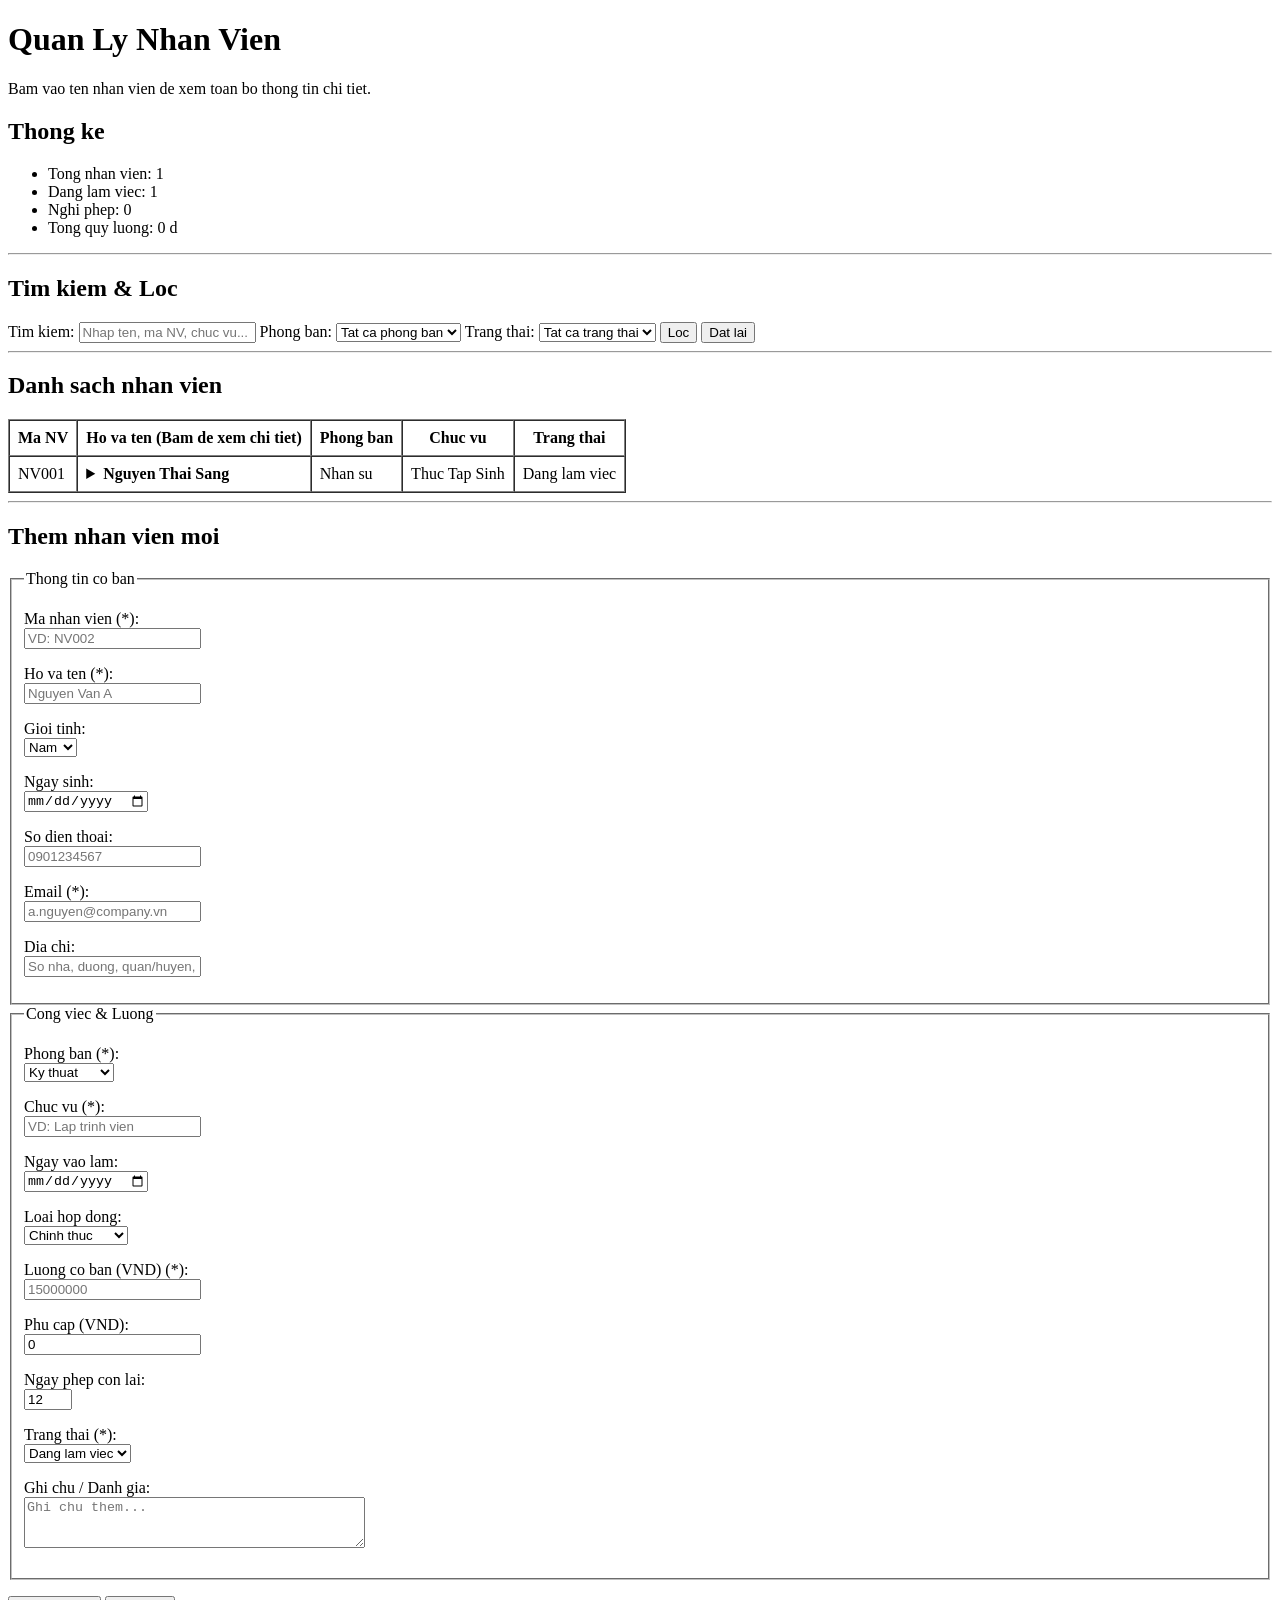
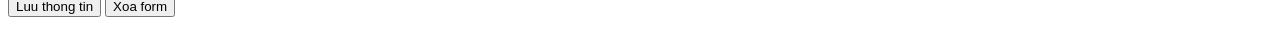
==== commit 4093a5ae: "quan ly nhan vien bang html thuan" ====
--- a/index.html
+++ b/index.html
@@ -3,940 +3,217 @@
 <head>
   <meta charset="UTF-8" />
   <meta name="viewport" content="width=device-width, initial-scale=1.0" />
-  <title>Quản Lý Nhân Viên</title>
-  <style>
-    /* Bien mau sac va giao dien chung */
-    :root {
-      --bg: #f4f6f9;
-      --surface: #ffffff;
-      --text: #1e293b;
-      --muted: #64748b;
-      --border: #e2e8f0;
-      --primary: #2563eb;
-      --primary-hover: #1d4ed8;
-      --danger: #dc2626;
-      --success: #16a34a;
-      --warning: #d97706;
-      --radius: 10px;
-      --shadow: 0 4px 12px rgba(15, 23, 42, 0.06);
-    }
-
-    * {
-      box-sizing: border-box;
-      margin: 0;
-      padding: 0;
-    }
-
-    body {
-      font-family: system-ui, -apple-system, "Segoe UI", Roboto, sans-serif;
-      background: var(--bg);
-      color: var(--text);
-      line-height: 1.5;
-      padding: 24px 16px;
-    }
-
-    .container {
-      max-width: 1100px;
-      margin: 0 auto;
-    }
-
-    header {
-      display: flex;
-      flex-wrap: wrap;
-      justify-content: space-between;
-      align-items: center;
-      gap: 16px;
-      margin-bottom: 24px;
-    }
-
-    header h1 {
-      font-size: 1.6rem;
-      font-weight: 700;
-    }
-
-    header p {
-      color: var(--muted);
-      font-size: 0.92rem;
-    }
-
-    .stats {
-      display: grid;
-      grid-template-columns: repeat(auto-fit, minmax(180px, 1fr));
-      gap: 16px;
-      margin-bottom: 24px;
-    }
-
-    .stat-card {
-      background: var(--surface);
-      padding: 18px 20px;
-      border-radius: var(--radius);
-      border: 1px solid var(--border);
-      box-shadow: var(--shadow);
-    }
-
-    .stat-card .label {
-      font-size: 0.85rem;
-      color: var(--muted);
-      margin-bottom: 6px;
-    }
-
-    .stat-card .value {
-      font-size: 1.5rem;
-      font-weight: 700;
-    }
-
-    .card {
-      background: var(--surface);
-      border-radius: var(--radius);
-      border: 1px solid var(--border);
-      box-shadow: var(--shadow);
-      padding: 20px;
-      margin-bottom: 24px;
-    }
-
-    .toolbar {
-      display: flex;
-      flex-wrap: wrap;
-      gap: 12px;
-      justify-content: space-between;
-      align-items: center;
-      margin-bottom: 16px;
-    }
-
-    .filters {
-      display: flex;
-      flex-wrap: wrap;
-      gap: 10px;
-      flex: 1;
-    }
-
-    input[type="text"],
-    input[type="email"],
-    input[type="tel"],
-    input[type="number"],
-    input[type="date"],
-    select,
-    textarea {
-      padding: 9px 12px;
-      border: 1px solid var(--border);
-      border-radius: 8px;
-      font-size: 0.92rem;
-      font-family: inherit;
-      color: var(--text);
-      background: #fff;
-      outline: none;
-      transition: border-color 0.15s;
-    }
-
-    input:focus,
-    select:focus,
-    textarea:focus {
-      border-color: var(--primary);
-    }
-
-    .search-input {
-      min-width: 240px;
-      flex: 1;
-      max-width: 340px;
-    }
-
-    button {
-      padding: 9px 16px;
-      border: none;
-      border-radius: 8px;
-      font-size: 0.92rem;
-      font-weight: 600;
-      cursor: pointer;
-      transition: background 0.15s, opacity 0.15s;
-    }
-
-    .btn-primary {
-      background: var(--primary);
-      color: #fff;
-    }
-
-    .btn-primary:hover {
-      background: var(--primary-hover);
-    }
-
-    .btn-secondary {
-      background: #e2e8f0;
-      color: var(--text);
-    }
-
-    .btn-secondary:hover {
-      background: #cbd5e1;
-    }
-
-    .btn-sm {
-      padding: 5px 10px;
-      font-size: 0.82rem;
-    }
-
-    .btn-edit {
-      background: #eff6ff;
-      color: var(--primary);
-    }
-
-    .btn-edit:hover {
-      background: #dbeafe;
-    }
-
-    .btn-delete {
-      background: #fef2f2;
-      color: var(--danger);
-    }
-
-    .btn-delete:hover {
-      background: #fee2e2;
-    }
-
-    .name-link {
-      background: none;
-      border: none;
-      padding: 0;
-      color: var(--primary);
-      font-weight: 600;
-      font-size: 0.92rem;
-      cursor: pointer;
-      text-align: left;
-    }
-
-    .name-link:hover {
-      text-decoration: underline;
-    }
-
-    .table-wrap {
-      overflow-x: auto;
-    }
-
-    table {
-      width: 100%;
-      border-collapse: collapse;
-      text-align: left;
-      font-size: 0.92rem;
-    }
-
-    th,
-    td {
-      padding: 12px 14px;
-      border-bottom: 1px solid var(--border);
-      white-space: nowrap;
-    }
-
-    th {
-      background: #f8fafc;
-      color: var(--muted);
-      font-weight: 600;
-      font-size: 0.82rem;
-      text-transform: uppercase;
-      letter-spacing: 0.03em;
-    }
-
-    tbody tr:hover {
-      background: #f8fafc;
-    }
-
-    .badge {
-      display: inline-block;
-      padding: 3px 10px;
-      border-radius: 999px;
-      font-size: 0.78rem;
-      font-weight: 600;
-    }
-
-    .badge-active {
-      background: #dcfce7;
-      color: var(--success);
-    }
-
-    .badge-leave {
-      background: #fef3c7;
-      color: var(--warning);
-    }
-
-    .badge-resigned {
-      background: #fee2e2;
-      color: var(--danger);
-    }
-
-    .actions {
-      display: flex;
-      gap: 6px;
-    }
-
-    .empty-state {
-      text-align: center;
-      padding: 36px 16px;
-      color: var(--muted);
-    }
-
-    /* Modal */
-    .modal-backdrop {
-      position: fixed;
-      inset: 0;
-      background: rgba(15, 23, 42, 0.45);
-      display: none;
-      align-items: center;
-      justify-content: center;
-      padding: 16px;
-      z-index: 100;
-    }
-
-    .modal-backdrop.open {
-      display: flex;
-    }
-
-    .modal {
-      background: var(--surface);
-      border-radius: var(--radius);
-      width: 100%;
-      max-width: 620px;
-      max-height: 90vh;
-      overflow-y: auto;
-      padding: 24px;
-      box-shadow: 0 20px 40px rgba(15, 23, 42, 0.2);
-    }
-
-    .modal-header {
-      display: flex;
-      justify-content: space-between;
-      align-items: center;
-      margin-bottom: 18px;
-      padding-bottom: 12px;
-      border-bottom: 1px solid var(--border);
-    }
-
-    .modal-header h2 {
-      font-size: 1.2rem;
-    }
-
-    .close-btn {
-      background: transparent;
-      color: var(--muted);
-      font-size: 1.4rem;
-      padding: 4px 8px;
-      line-height: 1;
-    }
-
-    .form-grid {
-      display: grid;
-      grid-template-columns: 1fr 1fr;
-      gap: 14px;
-    }
-
-    .form-group {
-      display: flex;
-      flex-direction: column;
-      gap: 5px;
-    }
-
-    .form-group.full {
-      grid-column: 1 / -1;
-    }
-
-    .form-group label {
-      font-size: 0.85rem;
-      font-weight: 600;
-      color: var(--text);
-    }
-
-    .modal-footer {
-      display: flex;
-      justify-content: flex-end;
-      gap: 10px;
-      margin-top: 20px;
-      padding-top: 14px;
-      border-top: 1px solid var(--border);
-    }
-
-    /* Detail Modal */
-    .detail-section {
-      margin-bottom: 18px;
-    }
-
-    .detail-section h3 {
-      font-size: 0.85rem;
-      text-transform: uppercase;
-      letter-spacing: 0.04em;
-      color: var(--muted);
-      margin-bottom: 10px;
-    }
-
-    .detail-grid {
-      display: grid;
-      grid-template-columns: 1fr 1fr;
-      gap: 12px 16px;
-      background: #f8fafc;
-      padding: 14px;
-      border-radius: 8px;
-      border: 1px solid var(--border);
-    }
-
-    .detail-item .d-label {
-      font-size: 0.78rem;
-      color: var(--muted);
-    }
-
-    .detail-item .d-value {
-      font-size: 0.94rem;
-      font-weight: 600;
-      margin-top: 2px;
-    }
-
-    .detail-item.full {
-      grid-column: 1 / -1;
-    }
-
-    @media (max-width: 600px) {
-      .form-grid,
-      .detail-grid {
-        grid-template-columns: 1fr;
-      }
-    }
-  </style>
+  <title>Quan Ly Nhan Vien</title>
 </head>
 <body>
-  <div class="container">
-    <header>
-      <div>
-        <h1>Quản Lý Nhân Viên</h1>
-        <p>Bấm vào tên nhân viên để xem toàn bộ thông tin chi tiết</p>
-      </div>
-      <button class="btn-primary" id="openAddModalBtn">+ Thêm nhân viên</button>
-    </header>
-
+  <header>
+    <h1>Quan Ly Nhan Vien</h1>
+    <p>Bam vao ten nhan vien de xem toan bo thong tin chi tiet.</p>
+  </header>
+
+  <main>
     <!-- Thong ke nhanh -->
-    <section class="stats">
-      <div class="stat-card">
-        <div class="label">Tổng nhân viên</div>
-        <div class="value" id="statTotal">0</div>
-      </div>
-      <div class="stat-card">
-        <div class="label">Đang làm việc</div>
-        <div class="value" id="statActive">0</div>
-      </div>
-      <div class="stat-card">
-        <div class="label">Nghỉ phép</div>
-        <div class="value" id="statLeave">0</div>
-      </div>
-      <div class="stat-card">
-        <div class="label">Tổng quỹ lương</div>
-        <div class="value" id="statSalary">0 ₫</div>
-      </div>
-    </section>
-
-    <!-- Bo loc tim kiem va bang danh sach -->
-    <section class="card">
-      <div class="toolbar">
-        <div class="filters">
-          <input
-            type="text"
-            id="searchInput"
-            class="search-input"
-            placeholder="Tìm theo tên, mã NV, chức vụ..."
-          />
-          <select id="deptFilter">
-            <option value="">Tất cả phòng ban</option>
-            <option value="Kỹ thuật">Kỹ thuật</option>
-            <option value="Kinh doanh">Kinh doanh</option>
-            <option value="Nhân sự">Nhân sự</option>
-            <option value="Marketing">Marketing</option>
-            <option value="Kế toán">Kế toán</option>
-          </select>
-          <select id="statusFilter">
-            <option value="">Tất cả trạng thái</option>
-            <option value="Đang làm việc">Đang làm việc</option>
-            <option value="Nghỉ phép">Nghỉ phép</option>
-            <option value="Đã nghỉ">Đã nghỉ</option>
-          </select>
-        </div>
-      </div>
-
-      <div class="table-wrap">
-        <table>
-          <thead>
-            <tr>
-              <th>Mã NV</th>
-              <th>Họ và tên</th>
-              <th>Phòng ban</th>
-              <th>Chức vụ</th>
-              <th>Trạng thái</th>
-              <th>Thao tác</th>
-            </tr>
-          </thead>
-          <tbody id="employeeTableBody"></tbody>
-        </table>
-        <div class="empty-state" id="emptyState" style="display: none;">
-          Không tìm thấy nhân viên nào phù hợp.
-        </div>
-      </div>
-    </section>
-  </div>
-
-  <!-- Modal Xem Chi Tiết -->
-  <div class="modal-backdrop" id="detailModal">
-    <div class="modal">
-      <div class="modal-header">
-        <h2 id="detailTitle">Hồ sơ nhân viên</h2>
-        <button class="close-btn" id="closeDetailBtn" aria-label="Đóng">&times;</button>
-      </div>
-      <div id="detailContent"></div>
-      <div class="modal-footer">
-        <button type="button" class="btn-secondary" id="closeDetailFooterBtn">Đóng</button>
-        <button type="button" class="btn-primary" id="editFromDetailBtn">Chỉnh sửa</button>
-      </div>
-    </div>
-  </div>
-
-  <!-- Modal Thêm / Sửa -->
-  <div class="modal-backdrop" id="employeeModal">
-    <div class="modal">
-      <div class="modal-header">
-        <h2 id="modalTitle">Thêm nhân viên mới</h2>
-        <button class="close-btn" id="closeModalBtn" aria-label="Đóng">&times;</button>
-      </div>
-      <form id="employeeForm">
-        <input type="hidden" id="empId" />
-        <div class="form-grid">
-          <div class="form-group">
-            <label for="empCode">Mã nhân viên *</label>
-            <input type="text" id="empCode" required placeholder="VD: NV001" />
-          </div>
-          <div class="form-group">
-            <label for="empName">Họ và tên *</label>
-            <input type="text" id="empName" required placeholder="Nguyễn Văn A" />
-          </div>
-          <div class="form-group">
-            <label for="empGender">Giới tính</label>
-            <select id="empGender">
+    <section>
+      <h2>Thong ke</h2>
+      <ul>
+        <li>Tong nhan vien: 1</li>
+        <li>Dang lam viec: 1</li>
+        <li>Nghi phep: 0</li>
+        <li>Tong quy luong: 0 d</li>
+      </ul>
+    </section>
+
+    <hr />
+
+    <!-- Bo loc tim kiem -->
+    <section>
+      <h2>Tim kiem &amp; Loc</h2>
+      <form>
+        <label for="search">Tim kiem:</label>
+        <input type="text" id="search" name="search" placeholder="Nhap ten, ma NV, chuc vu..." />
+
+        <label for="deptFilter">Phong ban:</label>
+        <select id="deptFilter" name="deptFilter">
+          <option value="">Tat ca phong ban</option>
+          <option value="Ky thuat">Ky thuat</option>
+          <option value="Kinh doanh">Kinh doanh</option>
+          <option value="Nhan su">Nhan su</option>
+          <option value="Marketing">Marketing</option>
+          <option value="Ke toan">Ke toan</option>
+        </select>
+
+        <label for="statusFilter">Trang thai:</label>
+        <select id="statusFilter" name="statusFilter">
+          <option value="">Tat ca trang thai</option>
+          <option value="Dang lam viec">Dang lam viec</option>
+          <option value="Nghi phep">Nghi phep</option>
+          <option value="Da nghi">Da nghi</option>
+        </select>
+
+        <button type="submit">Loc</button>
+        <button type="reset">Dat lai</button>
+      </form>
+    </section>
+
+    <hr />
+
+    <!-- Bang danh sach nhan vien -->
+    <section>
+      <h2>Danh sach nhan vien</h2>
+      <table border="1" cellpadding="8" cellspacing="0">
+        <thead>
+          <tr>
+            <th>Ma NV</th>
+            <th>Ho va ten (Bam de xem chi tiet)</th>
+            <th>Phong ban</th>
+            <th>Chuc vu</th>
+            <th>Trang thai</th>
+          </tr>
+        </thead>
+        <tbody>
+          <tr>
+            <td>NV001</td>
+            <td>
+              <details>
+                <summary><strong>Nguyen Thai Sang</strong></summary>
+                <div>
+                  <p><strong>Thong tin ca nhan:</strong></p>
+                  <ul>
+                    <li>Gioi tinh: Nam</li>
+                    <li>Ngay sinh: 02/10/2005</li>
+                    <li>So dien thoai: 0902</li>
+                    <li>Email: nguyenthaisang2005@gmail.com</li>
+                    <li>Dia chi: 47/68.46/4,LT,HCM</li>
+                  </ul>
+                  <p><strong>Cong viec &amp; Hop dong:</strong></p>
+                  <ul>
+                    <li>Phong ban: Nhan su</li>
+                    <li>Chuc vu: Thuc Tap Sinh</li>
+                    <li>Ngay vao lam: 16/11/2026</li>
+                    <li>Loai hop dong: Cong tac vien</li>
+                    <li>Trang thai: Dang lam viec</li>
+                    <li>Ngay phep con lai: 0 ngay</li>
+                  </ul>
+                  <p><strong>Luong &amp; Ghi chu:</strong></p>
+                  <ul>
+                    <li>Luong co ban: 0 d</li>
+                    <li>Phu cap: 0 d</li>
+                    <li>Tong thu nhap: 0 d</li>
+                    <li>Ghi chu: Thuc tap sinh</li>
+                  </ul>
+                </div>
+              </details>
+            </td>
+            <td>Nhan su</td>
+            <td>Thuc Tap Sinh</td>
+            <td>Dang lam viec</td>
+          </tr>
+        </tbody>
+      </table>
+    </section>
+
+    <hr />
+
+    <!-- Form them nhan vien moi -->
+    <section>
+      <h2>Them nhan vien moi</h2>
+      <form>
+        <fieldset>
+          <legend>Thong tin co ban</legend>
+          <p>
+            <label for="empCode">Ma nhan vien (*):</label><br />
+            <input type="text" id="empCode" name="empCode" required placeholder="VD: NV002" />
+          </p>
+          <p>
+            <label for="empName">Ho va ten (*):</label><br />
+            <input type="text" id="empName" name="empName" required placeholder="Nguyen Van A" />
+          </p>
+          <p>
+            <label for="empGender">Gioi tinh:</label><br />
+            <select id="empGender" name="empGender">
               <option value="Nam">Nam</option>
-              <option value="Nữ">Nữ</option>
-              <option value="Khác">Khác</option>
-            </select>
-          </div>
-          <div class="form-group">
-            <label for="empDob">Ngày sinh</label>
-            <input type="date" id="empDob" />
-          </div>
-          <div class="form-group">
-            <label for="empPhone">Số điện thoại</label>
-            <input type="tel" id="empPhone" placeholder="0901234567" />
-          </div>
-          <div class="form-group">
-            <label for="empEmail">Email *</label>
-            <input type="email" id="empEmail" required placeholder="a.nguyen@company.vn" />
-          </div>
-          <div class="form-group full">
-            <label for="empAddress">Địa chỉ</label>
-            <input type="text" id="empAddress" placeholder="Số nhà, đường, quận/huyện, tỉnh/TP" />
-          </div>
-          <div class="form-group">
-            <label for="empDept">Phòng ban *</label>
-            <select id="empDept" required>
-              <option value="Kỹ thuật">Kỹ thuật</option>
+              <option value="Nu">Nu</option>
+              <option value="Khac">Khac</option>
+            </select>
+          </p>
+          <p>
+            <label for="empDob">Ngay sinh:</label><br />
+            <input type="date" id="empDob" name="empDob" />
+          </p>
+          <p>
+            <label for="empPhone">So dien thoai:</label><br />
+            <input type="tel" id="empPhone" name="empPhone" placeholder="0901234567" />
+          </p>
+          <p>
+            <label for="empEmail">Email (*):</label><br />
+            <input type="email" id="empEmail" name="empEmail" required placeholder="a.nguyen@company.vn" />
+          </p>
+          <p>
+            <label for="empAddress">Dia chi:</label><br />
+            <input type="text" id="empAddress" name="empAddress" placeholder="So nha, duong, quan/huyen, tinh/TP" />
+          </p>
+        </fieldset>
+
+        <fieldset>
+          <legend>Cong viec &amp; Luong</legend>
+          <p>
+            <label for="empDept">Phong ban (*):</label><br />
+            <select id="empDept" name="empDept" required>
+              <option value="Ky thuat">Ky thuat</option>
               <option value="Kinh doanh">Kinh doanh</option>
-              <option value="Nhân sự">Nhân sự</option>
+              <option value="Nhan su">Nhan su</option>
               <option value="Marketing">Marketing</option>
-              <option value="Kế toán">Kế toán</option>
-            </select>
-          </div>
-          <div class="form-group">
-            <label for="empRole">Chức vụ *</label>
-            <input type="text" id="empRole" required placeholder="VD: Lập trình viên" />
-          </div>
-          <div class="form-group">
-            <label for="empJoinDate">Ngày vào làm</label>
-            <input type="date" id="empJoinDate" />
-          </div>
-          <div class="form-group">
-            <label for="empContract">Loại hợp đồng</label>
-            <select id="empContract">
-              <option value="Chính thức">Chính thức</option>
-              <option value="Thử việc">Thử việc</option>
-              <option value="Cộng tác viên">Cộng tác viên</option>
-            </select>
-          </div>
-          <div class="form-group">
-            <label for="empSalary">Lương cơ bản (VNĐ) *</label>
-            <input type="number" id="empSalary" required min="0" step="100000" placeholder="15000000" />
-          </div>
-          <div class="form-group">
-            <label for="empAllowance">Phụ cấp (VNĐ)</label>
-            <input type="number" id="empAllowance" min="0" step="100000" placeholder="1000000" value="0" />
-          </div>
-          <div class="form-group">
-            <label for="empLeaveDays">Ngày phép còn lại</label>
-            <input type="number" id="empLeaveDays" min="0" max="30" value="12" />
-          </div>
-          <div class="form-group">
-            <label for="empStatus">Trạng thái *</label>
-            <select id="empStatus" required>
-              <option value="Đang làm việc">Đang làm việc</option>
-              <option value="Nghỉ phép">Nghỉ phép</option>
-              <option value="Đã nghỉ">Đã nghỉ</option>
-            </select>
-          </div>
-          <div class="form-group full">
-            <label for="empNote">Ghi chú / Đánh giá</label>
-            <textarea id="empNote" rows="2" placeholder="Ghi chú thêm về KPI, kỹ năng..."></textarea>
-          </div>
-        </div>
-        <div class="modal-footer">
-          <button type="button" class="btn-secondary" id="cancelModalBtn">Hủy</button>
-          <button type="submit" class="btn-primary">Lưu thông tin</button>
-        </div>
+              <option value="Ke toan">Ke toan</option>
+            </select>
+          </p>
+          <p>
+            <label for="empRole">Chuc vu (*):</label><br />
+            <input type="text" id="empRole" name="empRole" required placeholder="VD: Lap trinh vien" />
+          </p>
+          <p>
+            <label for="empJoinDate">Ngay vao lam:</label><br />
+            <input type="date" id="empJoinDate" name="empJoinDate" />
+          </p>
+          <p>
+            <label for="empContract">Loai hop dong:</label><br />
+            <select id="empContract" name="empContract">
+              <option value="Chinh thuc">Chinh thuc</option>
+              <option value="Thu viec">Thu viec</option>
+              <option value="Cong tac vien">Cong tac vien</option>
+            </select>
+          </p>
+          <p>
+            <label for="empSalary">Luong co ban (VND) (*):</label><br />
+            <input type="number" id="empSalary" name="empSalary" required min="0" step="100000" placeholder="15000000" />
+          </p>
+          <p>
+            <label for="empAllowance">Phu cap (VND):</label><br />
+            <input type="number" id="empAllowance" name="empAllowance" min="0" step="100000" value="0" />
+          </p>
+          <p>
+            <label for="empLeaveDays">Ngay phep con lai:</label><br />
+            <input type="number" id="empLeaveDays" name="empLeaveDays" min="0" max="30" value="12" />
+          </p>
+          <p>
+            <label for="empStatus">Trang thai (*):</label><br />
+            <select id="empStatus" name="empStatus" required>
+              <option value="Dang lam viec">Dang lam viec</option>
+              <option value="Nghi phep">Nghi phep</option>
+              <option value="Da nghi">Da nghi</option>
+            </select>
+          </p>
+          <p>
+            <label for="empNote">Ghi chu / Danh gia:</label><br />
+            <textarea id="empNote" name="empNote" rows="3" cols="40" placeholder="Ghi chu them..."></textarea>
+          </p>
+        </fieldset>
+
+        <p>
+          <button type="submit">Luu thong tin</button>
+          <button type="reset">Xoa form</button>
+        </p>
       </form>
-    </div>
-  </div>
-
-  <script>
-    // Khoa luu du lieu trong localStorage
-    const STORAGE_KEY = "employees_data_v2";
-
-    // Du lieu mac dinh ban dau
-    const defaultEmployees = [
-      {
-        id: "1",
-        code: "NV001",
-        name: "Nguyễn Thái Sang",
-        gender: "Nam",
-        dob: "2005-10-02",
-        phone: "0902",
-        email: "nguyenthaisang2005@gmail.com",
-        address: "47/68.46/4,LT,HCM",
-        dept: "Nhân sự",
-        role: "Thực Tập Sinh",
-        joinDate: "2026-11-16",
-        contract: "Cộng tác viên",
-        salary: 0,
-        allowance: 0,
-        leaveDays: 0,
-        status: "Đang làm việc",
-        note: "Thực tập sinh"
-      }
-    ];
-
-    let employees = loadEmployees();
-    let currentDetailId = null;
-
-    const tableBody = document.getElementById("employeeTableBody");
-    const emptyState = document.getElementById("emptyState");
-    const searchInput = document.getElementById("searchInput");
-    const deptFilter = document.getElementById("deptFilter");
-    const statusFilter = document.getElementById("statusFilter");
-
-    const modal = document.getElementById("employeeModal");
-    const modalTitle = document.getElementById("modalTitle");
-    const form = document.getElementById("employeeForm");
-
-    const detailModal = document.getElementById("detailModal");
-    const detailTitle = document.getElementById("detailTitle");
-    const detailContent = document.getElementById("detailContent");
-
-    // Doc danh sach nhan vien tu localStorage (neu chua co thi dung du lieu mau)
-    function loadEmployees() {
-      try {
-        const raw = localStorage.getItem(STORAGE_KEY);
-        return raw ? JSON.parse(raw) : [...defaultEmployees];
-      } catch {
-        return [...defaultEmployees];
-      }
-    }
-
-    // Luu danh sach nhan vien vao localStorage
-    function saveEmployees() {
-      localStorage.setItem(STORAGE_KEY, JSON.stringify(employees));
-    }
-
-    function formatCurrency(amount) {
-      return new Intl.NumberFormat("vi-VN", {
-        style: "currency",
-        currency: "VND"
-      }).format(amount || 0);
-    }
-
-    function formatDate(dateStr) {
-      if (!dateStr) return "—";
-      const [y, m, d] = dateStr.split("-");
-      return y && m && d ? `${d}/${m}/${y}` : dateStr;
-    }
-
-    function getStatusBadgeClass(status) {
-      if (status === "Đang làm việc") return "badge-active";
-      if (status === "Nghỉ phép") return "badge-leave";
-      return "badge-resigned";
-    }
-
-    function escapeHtml(str) {
-      return String(str ?? "")
-        .replace(/&/g, "&amp;")
-        .replace(/</g, "&lt;")
-        .replace(/>/g, "&gt;")
-        .replace(/"/g, "&quot;");
-    }
-
-    // Cap nhat cac the thong ke o dau trang
-    function updateStats() {
-      document.getElementById("statTotal").textContent = employees.length;
-      document.getElementById("statActive").textContent = employees.filter(
-        (e) => e.status === "Đang làm việc"
-      ).length;
-      document.getElementById("statLeave").textContent = employees.filter(
-        (e) => e.status === "Nghỉ phép"
-      ).length;
-      const totalSalary = employees
-        .filter((e) => e.status !== "Đã nghỉ")
-        .reduce((sum, e) => sum + Number(e.salary || 0) + Number(e.allowance || 0), 0);
-      document.getElementById("statSalary").textContent = formatCurrency(totalSalary);
-    }
-
-    // Loc va hien thi danh sach nhan vien ra bang
-    function renderTable() {
-      const query = searchInput.value.trim().toLowerCase();
-      const dept = deptFilter.value;
-      const status = statusFilter.value;
-
-      const filtered = employees.filter((emp) => {
-        const matchQuery =
-          !query ||
-          emp.name.toLowerCase().includes(query) ||
-          emp.code.toLowerCase().includes(query) ||
-          emp.role.toLowerCase().includes(query);
-        const matchDept = !dept || emp.dept === dept;
-        const matchStatus = !status || emp.status === status;
-        return matchQuery && matchDept && matchStatus;
-      });
-
-      tableBody.innerHTML = "";
-      emptyState.style.display = filtered.length ? "none" : "block";
-
-      filtered.forEach((emp) => {
-        const tr = document.createElement("tr");
-        tr.innerHTML = `
-          <td><strong>${escapeHtml(emp.code)}</strong></td>
-          <td>
-            <button class="name-link" onclick="viewEmployee('${emp.id}')">
-              ${escapeHtml(emp.name)}
-            </button>
-          </td>
-          <td>${escapeHtml(emp.dept)}</td>
-          <td>${escapeHtml(emp.role)}</td>
-          <td><span class="badge ${getStatusBadgeClass(emp.status)}">${escapeHtml(emp.status)}</span></td>
-          <td>
-            <div class="actions">
-              <button class="btn-sm btn-edit" onclick="editEmployee('${emp.id}')">Sửa</button>
-              <button class="btn-sm btn-delete" onclick="deleteEmployee('${emp.id}')">Xóa</button>
-            </div>
-          </td>
-        `;
-        tableBody.appendChild(tr);
-      });
-
-      updateStats();
-    }
-
-    // Mo modal xem toan bo thong tin chi tiet cua nhan vien
-    window.viewEmployee = function (id) {
-      const emp = employees.find((e) => e.id === id);
-      if (!emp) return;
-      currentDetailId = id;
-      detailTitle.textContent = `${emp.name} (${emp.code})`;
-
-      const totalIncome = Number(emp.salary || 0) + Number(emp.allowance || 0);
-
-      detailContent.innerHTML = `
-        <div class="detail-section">
-          <h3>Thông tin cá nhân</h3>
-          <div class="detail-grid">
-            <div class="detail-item">
-              <div class="d-label">Giới tính</div>
-              <div class="d-value">${escapeHtml(emp.gender || "—")}</div>
-            </div>
-            <div class="detail-item">
-              <div class="d-label">Ngày sinh</div>
-              <div class="d-value">${formatDate(emp.dob)}</div>
-            </div>
-            <div class="detail-item">
-              <div class="d-label">Số điện thoại</div>
-              <div class="d-value">${escapeHtml(emp.phone || "—")}</div>
-            </div>
-            <div class="detail-item">
-              <div class="d-label">Email</div>
-              <div class="d-value">${escapeHtml(emp.email || "—")}</div>
-            </div>
-            <div class="detail-item full">
-              <div class="d-label">Địa chỉ</div>
-              <div class="d-value">${escapeHtml(emp.address || "—")}</div>
-            </div>
-          </div>
-        </div>
-
-        <div class="detail-section">
-          <h3>Công việc & Hợp đồng</h3>
-          <div class="detail-grid">
-            <div class="detail-item">
-              <div class="d-label">Phòng ban</div>
-              <div class="d-value">${escapeHtml(emp.dept)}</div>
-            </div>
-            <div class="detail-item">
-              <div class="d-label">Chức vụ</div>
-              <div class="d-value">${escapeHtml(emp.role)}</div>
-            </div>
-            <div class="detail-item">
-              <div class="d-label">Ngày vào làm</div>
-              <div class="d-value">${formatDate(emp.joinDate)}</div>
-            </div>
-            <div class="detail-item">
-              <div class="d-label">Loại hợp đồng</div>
-              <div class="d-value">${escapeHtml(emp.contract || "—")}</div>
-            </div>
-            <div class="detail-item">
-              <div class="d-label">Trạng thái</div>
-              <div class="d-value">
-                <span class="badge ${getStatusBadgeClass(emp.status)}">${escapeHtml(emp.status)}</span>
-              </div>
-            </div>
-            <div class="detail-item">
-              <div class="d-label">Ngày phép còn lại</div>
-              <div class="d-value">${emp.leaveDays ?? 0} ngày</div>
-            </div>
-          </div>
-        </div>
-
-        <div class="detail-section">
-          <h3>Lương & Ghi chú</h3>
-          <div class="detail-grid">
-            <div class="detail-item">
-              <div class="d-label">Lương cơ bản</div>
-              <div class="d-value">${formatCurrency(emp.salary)}</div>
-            </div>
-            <div class="detail-item">
-              <div class="d-label">Phụ cấp</div>
-              <div class="d-value">${formatCurrency(emp.allowance)}</div>
-            </div>
-            <div class="detail-item full">
-              <div class="d-label">Tổng thu nhập</div>
-              <div class="d-value" style="color: var(--primary);">${formatCurrency(totalIncome)}</div>
-            </div>
-            <div class="detail-item full">
-              <div class="d-label">Ghi chú / Đánh giá</div>
-              <div class="d-value" style="font-weight: 400;">${escapeHtml(emp.note || "Không có ghi chú.")}</div>
-            </div>
-          </div>
-        </div>
-      `;
-
-      detailModal.classList.add("open");
-    };
-
-    function closeDetailModal() {
-      detailModal.classList.remove("open");
-      currentDetailId = null;
-    }
-
-    function openModal(isEdit = false) {
-      modalTitle.textContent = isEdit ? "Cập nhật nhân viên" : "Thêm nhân viên mới";
-      modal.classList.add("open");
-    }
-
-    function closeModal() {
-      modal.classList.remove("open");
-      form.reset();
-      document.getElementById("empId").value = "";
-    }
-
-    window.editEmployee = function (id) {
-      const emp = employees.find((e) => e.id === id);
-      if (!emp) return;
-      document.getElementById("empId").value = emp.id;
-      document.getElementById("empCode").value = emp.code;
-      document.getElementById("empName").value = emp.name;
-      document.getElementById("empGender").value = emp.gender || "Nam";
-      document.getElementById("empDob").value = emp.dob || "";
-      document.getElementById("empPhone").value = emp.phone || "";
-      document.getElementById("empEmail").value = emp.email || "";
-      document.getElementById("empAddress").value = emp.address || "";
-      document.getElementById("empDept").value = emp.dept;
-      document.getElementById("empRole").value = emp.role;
-      document.getElementById("empJoinDate").value = emp.joinDate || "";
-      document.getElementById("empContract").value = emp.contract || "Chính thức";
-      document.getElementById("empSalary").value = emp.salary;
-      document.getElementById("empAllowance").value = emp.allowance || 0;
-      document.getElementById("empLeaveDays").value = emp.leaveDays ?? 12;
-      document.getElementById("empStatus").value = emp.status;
-      document.getElementById("empNote").value = emp.note || "";
-      openModal(true);
-    };
-
-    window.deleteEmployee = function (id) {
-      const emp = employees.find((e) => e.id === id);
-      if (!emp) return;
-      if (confirm(`Bạn có chắc muốn xóa nhân viên "${emp.name}"?`)) {
-        employees = employees.filter((e) => e.id !== id);
-        saveEmployees();
-        renderTable();
-      }
-    };
-
-    // Xu ly luu form khi them moi hoac cap nhat nhan vien
-    form.addEventListener("submit", (e) => {
-      e.preventDefault();
-      const id = document.getElementById("empId").value;
-      const data = {
-        id: id || String(Date.now()),
-        code: document.getElementById("empCode").value.trim(),
-        name: document.getElementById("empName").value.trim(),
-        gender: document.getElementById("empGender").value,
-        dob: document.getElementById("empDob").value,
-        phone: document.getElementById("empPhone").value.trim(),
-        email: document.getElementById("empEmail").value.trim(),
-        address: document.getElementById("empAddress").value.trim(),
-        dept: document.getElementById("empDept").value,
-        role: document.getElementById("empRole").value.trim(),
-        joinDate: document.getElementById("empJoinDate").value,
-        contract: document.getElementById("empContract").value,
-        salary: Number(document.getElementById("empSalary").value),
-        allowance: Number(document.getElementById("empAllowance").value || 0),
-        leaveDays: Number(document.getElementById("empLeaveDays").value || 0),
-        status: document.getElementById("empStatus").value,
-        note: document.getElementById("empNote").value.trim()
-      };
-
-      if (id) {
-        employees = employees.map((emp) => (emp.id === id ? data : emp));
-      } else {
-        employees.unshift(data);
-      }
-
-      saveEmployees();
-      renderTable();
-      closeModal();
-    });
-
-    document.getElementById("openAddModalBtn").addEventListener("click", () => openModal(false));
-    document.getElementById("closeModalBtn").addEventListener("click", closeModal);
-    document.getElementById("cancelModalBtn").addEventListener("click", closeModal);
-    modal.addEventListener("click", (e) => {
-      if (e.target === modal) closeModal();
-    });
-
-    document.getElementById("closeDetailBtn").addEventListener("click", closeDetailModal);
-    document.getElementById("closeDetailFooterBtn").addEventListener("click", closeDetailModal);
-    document.getElementById("editFromDetailBtn").addEventListener("click", () => {
-      const id = currentDetailId;
-      closeDetailModal();
-      if (id) editEmployee(id);
-    });
-    detailModal.addEventListener("click", (e) => {
-      if (e.target === detailModal) closeDetailModal();
-    });
-
-    searchInput.addEventListener("input", renderTable);
-    deptFilter.addEventListener("change", renderTable);
-    statusFilter.addEventListener("change", renderTable);
-
-    renderTable();
-  </script>
+    </section>
+  </main>
 </body>
 </html>
